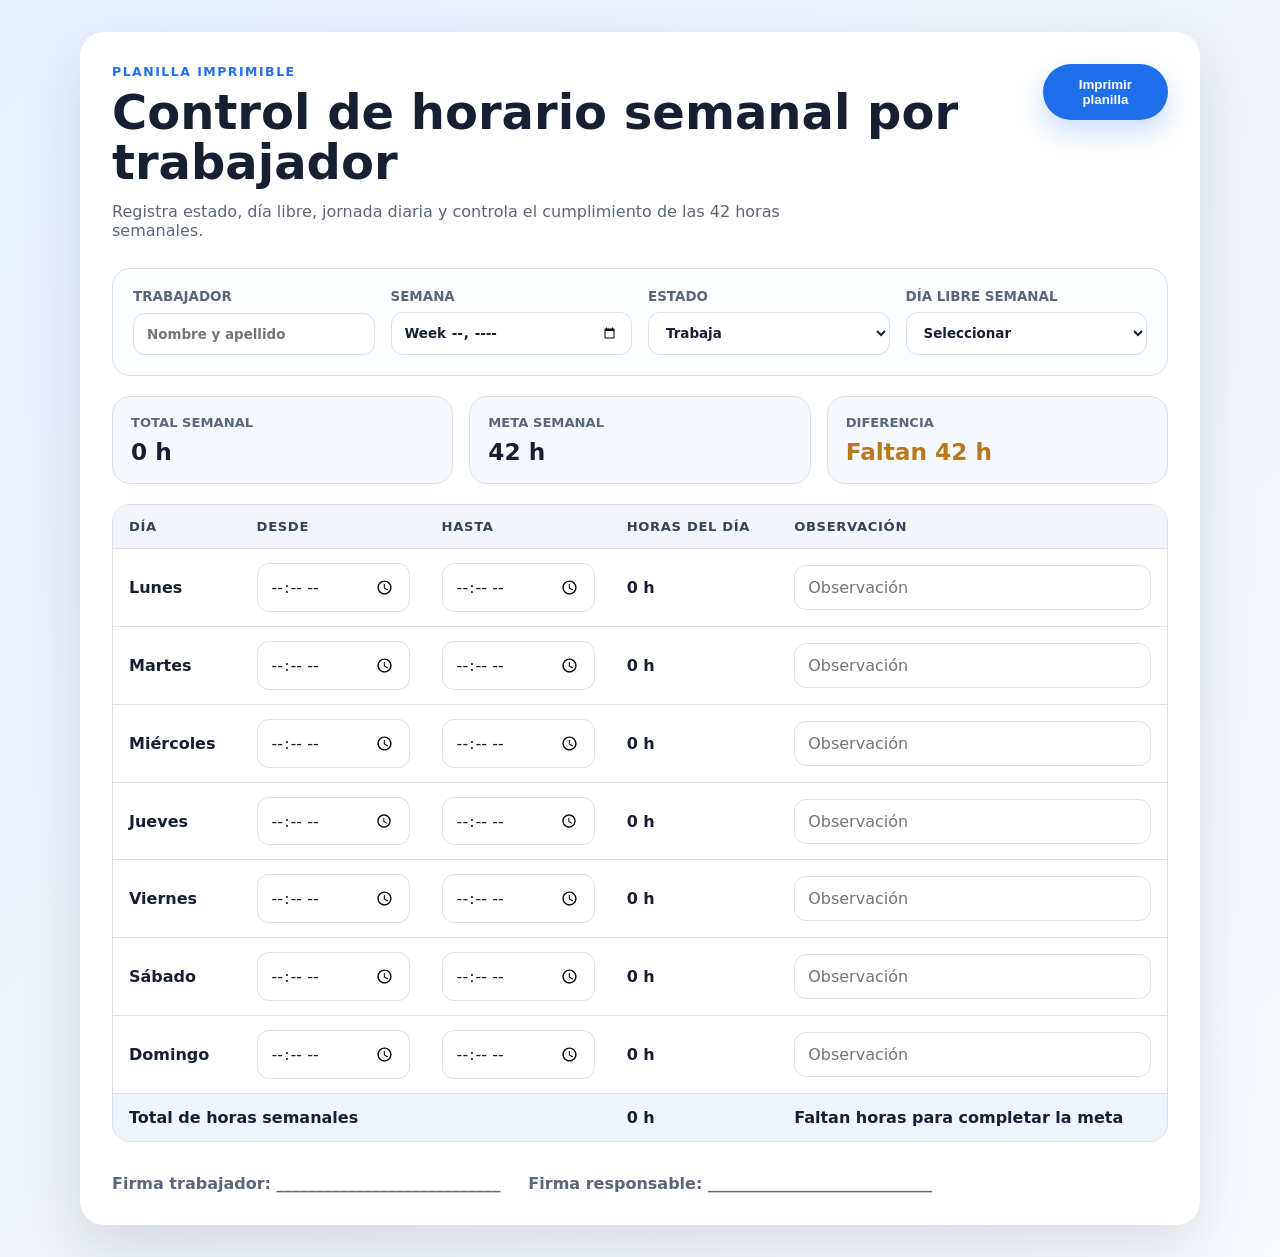
==== index.html @ f74dcfff "Add weekly worker schedule planner" ====
<!doctype html>
<html lang="es">
  <head>
    <meta charset="utf-8" />
    <meta name="viewport" content="width=device-width, initial-scale=1" />
    <title>Control de horario semanal</title>
    <link rel="stylesheet" href="styles.css" />
  </head>
  <body>
    <main class="sheet" aria-labelledby="page-title">
      <header class="hero">
        <div>
          <p class="eyebrow">Planilla imprimible</p>
          <h1 id="page-title">Control de horario semanal por trabajador</h1>
          <p class="description">
            Registra estado, día libre, jornada diaria y controla el cumplimiento de las 42 horas semanales.
          </p>
        </div>
        <button class="print-button no-print" type="button" id="printButton">Imprimir planilla</button>
      </header>

      <section class="worker-card" aria-label="Datos del trabajador">
        <label>
          Trabajador
          <input id="workerName" type="text" placeholder="Nombre y apellido" />
        </label>
        <label>
          Semana
          <input id="weekStart" type="week" />
        </label>
        <label>
          Estado
          <select id="workStatus">
            <option value="Trabaja">Trabaja</option>
            <option value="Vacaciones">Vacaciones</option>
            <option value="Licencia">Licencia</option>
            <option value="Permiso">Permiso</option>
          </select>
        </label>
        <label>
          Día libre semanal
          <select id="dayOff">
            <option value="">Seleccionar</option>
            <option value="Lunes">Lunes</option>
            <option value="Martes">Martes</option>
            <option value="Miércoles">Miércoles</option>
            <option value="Jueves">Jueves</option>
            <option value="Viernes">Viernes</option>
            <option value="Sábado">Sábado</option>
            <option value="Domingo">Domingo</option>
          </select>
        </label>
      </section>

      <section class="summary" aria-live="polite">
        <article>
          <span>Total semanal</span>
          <strong id="weeklyTotal">0 h</strong>
        </article>
        <article>
          <span>Meta semanal</span>
          <strong>42 h</strong>
        </article>
        <article class="balance" id="balanceCard">
          <span>Diferencia</span>
          <strong id="weeklyBalance">Faltan 42 h</strong>
        </article>
      </section>

      <section class="table-wrapper" aria-label="Horario semanal">
        <table>
          <thead>
            <tr>
              <th>Día</th>
              <th>Desde</th>
              <th>Hasta</th>
              <th>Horas del día</th>
              <th>Observación</th>
            </tr>
          </thead>
          <tbody id="scheduleBody"></tbody>
          <tfoot>
            <tr>
              <td colspan="3">Total de horas semanales</td>
              <td id="footerTotal">0 h</td>
              <td id="footerStatus">Pendiente de completar</td>
            </tr>
          </tfoot>
        </table>
      </section>

      <p class="print-note">
        Firma trabajador: ____________________________ &nbsp;&nbsp;&nbsp; Firma responsable: ____________________________
      </p>
    </main>

    <script src="script.js"></script>
  </body>
</html>
---- styles.css ----
:root {
  --bg: #eef3f8;
  --card: #ffffff;
  --ink: #172033;
  --muted: #5c667a;
  --line: #d8e0ea;
  --primary: #1f6feb;
  --success: #16833a;
  --warning: #b7791f;
  --danger: #c53030;
  font-family: Inter, ui-sans-serif, system-ui, -apple-system, BlinkMacSystemFont, "Segoe UI", sans-serif;
}

* { box-sizing: border-box; }

body {
  margin: 0;
  min-height: 100vh;
  color: var(--ink);
  background: linear-gradient(135deg, #e8f0ff 0%, var(--bg) 48%, #f8fbff 100%);
}

.sheet {
  width: min(1120px, calc(100% - 32px));
  margin: 32px auto;
  padding: 32px;
  background: var(--card);
  border-radius: 24px;
  box-shadow: 0 24px 60px rgba(20, 31, 52, 0.12);
}

.hero {
  display: flex;
  justify-content: space-between;
  gap: 24px;
  align-items: flex-start;
  margin-bottom: 28px;
}

.eyebrow {
  margin: 0 0 8px;
  color: var(--primary);
  font-size: 0.78rem;
  font-weight: 800;
  letter-spacing: 0.12em;
  text-transform: uppercase;
}

h1 {
  margin: 0;
  font-size: clamp(1.8rem, 4vw, 3rem);
  line-height: 1.05;
}

.description {
  max-width: 720px;
  margin: 14px 0 0;
  color: var(--muted);
  font-size: 1rem;
}

.print-button {
  border: 0;
  border-radius: 999px;
  padding: 13px 22px;
  color: white;
  background: var(--primary);
  font-weight: 800;
  cursor: pointer;
  box-shadow: 0 12px 28px rgba(31, 111, 235, 0.24);
}

.worker-card,
.summary {
  display: grid;
  grid-template-columns: repeat(4, minmax(0, 1fr));
  gap: 16px;
  margin-bottom: 20px;
}

.worker-card {
  padding: 20px;
  border: 1px solid var(--line);
  border-radius: 18px;
  background: #fbfdff;
}

label {
  display: grid;
  gap: 8px;
  color: var(--muted);
  font-size: 0.84rem;
  font-weight: 800;
  text-transform: uppercase;
}

input,
select {
  width: 100%;
  border: 1px solid var(--line);
  border-radius: 12px;
  padding: 12px 13px;
  color: var(--ink);
  background: white;
  font: inherit;
  text-transform: none;
}

.summary {
  grid-template-columns: repeat(3, minmax(0, 1fr));
}

.summary article {
  padding: 18px;
  border-radius: 18px;
  background: #f5f8fc;
  border: 1px solid var(--line);
}

.summary span {
  display: block;
  color: var(--muted);
  font-size: 0.82rem;
  font-weight: 800;
  text-transform: uppercase;
}

.summary strong {
  display: block;
  margin-top: 8px;
  font-size: 1.45rem;
}

.balance.ok strong { color: var(--success); }
.balance.pending strong { color: var(--warning); }
.balance.over strong { color: var(--danger); }

.table-wrapper {
  overflow-x: auto;
  border: 1px solid var(--line);
  border-radius: 18px;
}

table {
  width: 100%;
  border-collapse: collapse;
  min-width: 760px;
}

th,
td {
  padding: 14px 16px;
  border-bottom: 1px solid var(--line);
  text-align: left;
}

th {
  color: #34425a;
  background: #f2f6fb;
  font-size: 0.82rem;
  letter-spacing: 0.05em;
  text-transform: uppercase;
}

tbody tr.free-day {
  background: #fff9e8;
}

tbody tr.free-day input {
  color: #9a6a00;
  background: #fff3c4;
  font-weight: 800;
  text-align: center;
}

.day-name {
  font-weight: 800;
}

.hours-cell {
  font-weight: 800;
}

tfoot td {
  border-bottom: 0;
  background: #eef5ff;
  font-weight: 900;
}

.print-note {
  margin: 32px 0 0;
  color: var(--muted);
  font-weight: 700;
}

@media (max-width: 820px) {
  .sheet { padding: 22px; }
  .hero { flex-direction: column; }
  .worker-card,
  .summary { grid-template-columns: 1fr; }
}

@media print {
  body { background: white; }
  .sheet {
    width: 100%;
    margin: 0;
    padding: 12mm;
    border-radius: 0;
    box-shadow: none;
  }
  .no-print { display: none; }
  input,
  select {
    border: 0;
    padding-left: 0;
    background: transparent;
    appearance: none;
  }
  .table-wrapper { overflow: visible; }
  table { min-width: 0; }
  th,
  td { padding: 9px; }
}
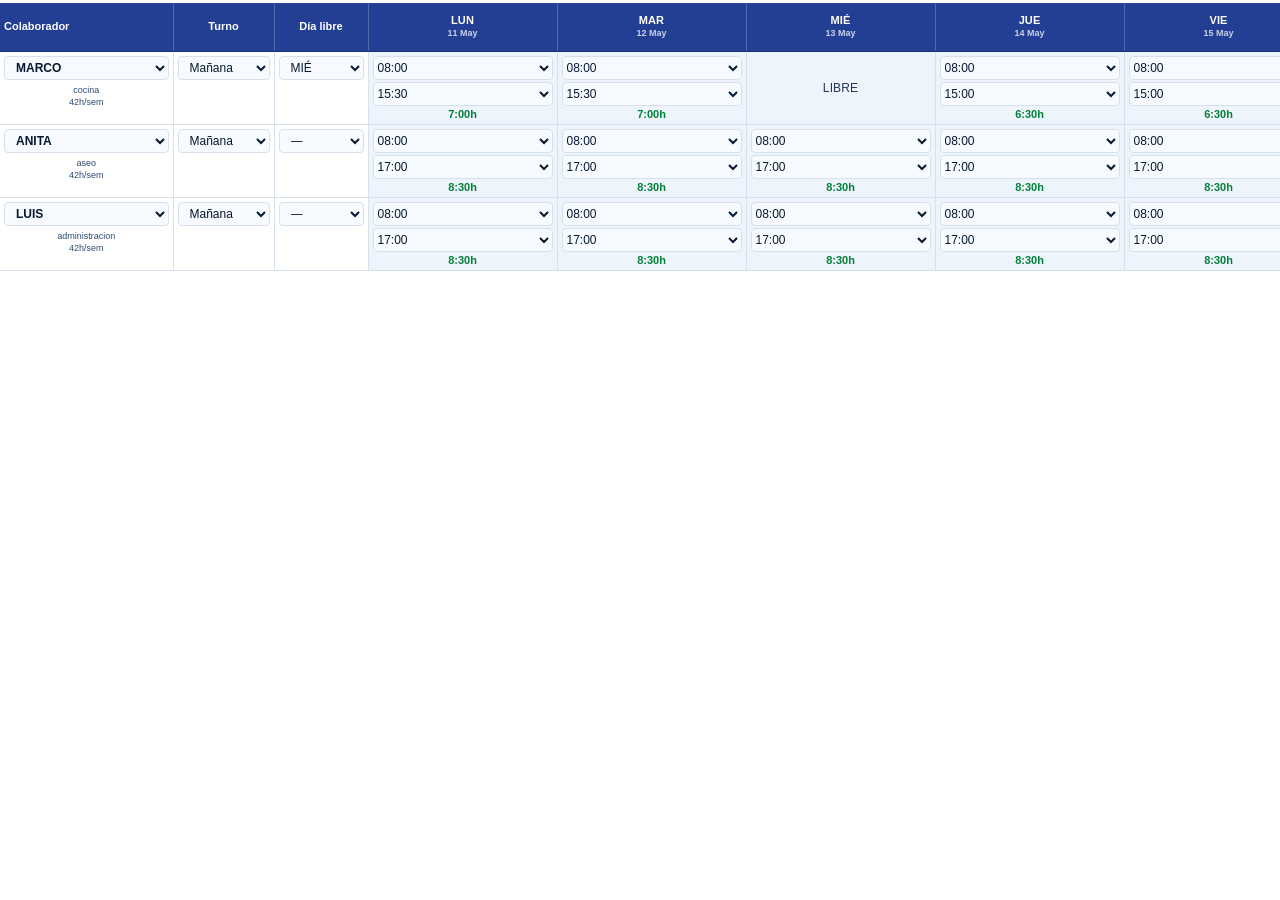
==== commit 77679219: "Recreate weekly schedule table layout" ====
--- a/index.html
+++ b/index.html
@@ -3,95 +3,21 @@
   <head>
     <meta charset="utf-8" />
     <meta name="viewport" content="width=device-width, initial-scale=1" />
-    <title>Control de horario semanal</title>
+    <title>Control de horarios</title>
     <link rel="stylesheet" href="styles.css" />
   </head>
   <body>
-    <main class="sheet" aria-labelledby="page-title">
-      <header class="hero">
-        <div>
-          <p class="eyebrow">Planilla imprimible</p>
-          <h1 id="page-title">Control de horario semanal por trabajador</h1>
-          <p class="description">
-            Registra estado, día libre, jornada diaria y controla el cumplimiento de las 42 horas semanales.
-          </p>
-        </div>
-        <button class="print-button no-print" type="button" id="printButton">Imprimir planilla</button>
-      </header>
+    <main class="schedule-app" aria-labelledby="page-title">
+      <h1 id="page-title" class="sr-only">Control de horarios semanal</h1>
 
-      <section class="worker-card" aria-label="Datos del trabajador">
-        <label>
-          Trabajador
-          <input id="workerName" type="text" placeholder="Nombre y apellido" />
-        </label>
-        <label>
-          Semana
-          <input id="weekStart" type="week" />
-        </label>
-        <label>
-          Estado
-          <select id="workStatus">
-            <option value="Trabaja">Trabaja</option>
-            <option value="Vacaciones">Vacaciones</option>
-            <option value="Licencia">Licencia</option>
-            <option value="Permiso">Permiso</option>
-          </select>
-        </label>
-        <label>
-          Día libre semanal
-          <select id="dayOff">
-            <option value="">Seleccionar</option>
-            <option value="Lunes">Lunes</option>
-            <option value="Martes">Martes</option>
-            <option value="Miércoles">Miércoles</option>
-            <option value="Jueves">Jueves</option>
-            <option value="Viernes">Viernes</option>
-            <option value="Sábado">Sábado</option>
-            <option value="Domingo">Domingo</option>
-          </select>
-        </label>
-      </section>
-
-      <section class="summary" aria-live="polite">
-        <article>
-          <span>Total semanal</span>
-          <strong id="weeklyTotal">0 h</strong>
-        </article>
-        <article>
-          <span>Meta semanal</span>
-          <strong>42 h</strong>
-        </article>
-        <article class="balance" id="balanceCard">
-          <span>Diferencia</span>
-          <strong id="weeklyBalance">Faltan 42 h</strong>
-        </article>
-      </section>
-
-      <section class="table-wrapper" aria-label="Horario semanal">
-        <table>
+      <section class="schedule-board" aria-label="Control de horarios semanal por colaborador">
+        <table class="weekly-table">
           <thead>
-            <tr>
-              <th>Día</th>
-              <th>Desde</th>
-              <th>Hasta</th>
-              <th>Horas del día</th>
-              <th>Observación</th>
-            </tr>
+            <tr id="scheduleHead"></tr>
           </thead>
           <tbody id="scheduleBody"></tbody>
-          <tfoot>
-            <tr>
-              <td colspan="3">Total de horas semanales</td>
-              <td id="footerTotal">0 h</td>
-              <td id="footerStatus">Pendiente de completar</td>
-            </tr>
-          </tfoot>
         </table>
       </section>
-
-      <p class="print-note">
-        Firma trabajador: ____________________________ &nbsp;&nbsp;&nbsp; Firma responsable: ____________________________
-      </p>
     </main>
 
     <script src="script.js"></script>
--- a/styles.css
+++ b/styles.css
@@ -1,224 +1,274 @@
 :root {
-  --bg: #eef3f8;
-  --card: #ffffff;
-  --ink: #172033;
-  --muted: #5c667a;
-  --line: #d8e0ea;
-  --primary: #1f6feb;
-  --success: #16833a;
-  --warning: #b7791f;
-  --danger: #c53030;
-  font-family: Inter, ui-sans-serif, system-ui, -apple-system, BlinkMacSystemFont, "Segoe UI", sans-serif;
-}
-
-* { box-sizing: border-box; }
+  --blue-900: #223f94;
+  --blue-800: #24469d;
+  --indigo-900: #2f2f82;
+  --grid-line: #d7e0ec;
+  --cell-bg: #eef4fb;
+  --cell-bg-soft: #f8fbff;
+  --free-bg: #edf2f8;
+  --text: #0e1b35;
+  --muted: #52627a;
+  --green: #008236;
+  --orange: #e16a00;
+  font-family: Arial, Helvetica, sans-serif;
+}
+
+* {
+  box-sizing: border-box;
+}
 
 body {
   margin: 0;
   min-height: 100vh;
-  color: var(--ink);
-  background: linear-gradient(135deg, #e8f0ff 0%, var(--bg) 48%, #f8fbff 100%);
-}
-
-.sheet {
-  width: min(1120px, calc(100% - 32px));
-  margin: 32px auto;
-  padding: 32px;
-  background: var(--card);
-  border-radius: 24px;
-  box-shadow: 0 24px 60px rgba(20, 31, 52, 0.12);
-}
-
-.hero {
-  display: flex;
-  justify-content: space-between;
-  gap: 24px;
-  align-items: flex-start;
-  margin-bottom: 28px;
-}
-
-.eyebrow {
-  margin: 0 0 8px;
-  color: var(--primary);
-  font-size: 0.78rem;
+  color: var(--text);
+  background: #ffffff;
+}
+
+.schedule-app {
+  width: 100%;
+  padding: 3px 0 0;
+}
+
+.sr-only {
+  position: absolute;
+  width: 1px;
+  height: 1px;
+  padding: 0;
+  margin: -1px;
+  overflow: hidden;
+  clip: rect(0, 0, 0, 0);
+  white-space: nowrap;
+  border: 0;
+}
+
+.schedule-board {
+  width: 100%;
+  overflow-x: auto;
+  border-top: 1px solid #25489d;
+}
+
+.weekly-table {
+  width: 100%;
+  min-width: 1827px;
+  border-collapse: collapse;
+  table-layout: fixed;
+  background: #ffffff;
+}
+
+.weekly-table th {
+  height: 47px;
+  padding: 5px 4px 6px;
+  border-right: 1px solid rgba(255, 255, 255, 0.22);
+  border-bottom: 1px solid #17347e;
+  color: #ffffff;
+  background: var(--blue-900);
+  font-size: 11px;
   font-weight: 800;
-  letter-spacing: 0.12em;
-  text-transform: uppercase;
-}
-
-h1 {
-  margin: 0;
-  font-size: clamp(1.8rem, 4vw, 3rem);
   line-height: 1.05;
-}
-
-.description {
-  max-width: 720px;
-  margin: 14px 0 0;
-  color: var(--muted);
-  font-size: 1rem;
-}
-
-.print-button {
-  border: 0;
-  border-radius: 999px;
-  padding: 13px 22px;
-  color: white;
-  background: var(--primary);
-  font-weight: 800;
-  cursor: pointer;
-  box-shadow: 0 12px 28px rgba(31, 111, 235, 0.24);
-}
-
-.worker-card,
-.summary {
-  display: grid;
-  grid-template-columns: repeat(4, minmax(0, 1fr));
-  gap: 16px;
-  margin-bottom: 20px;
-}
-
-.worker-card {
-  padding: 20px;
-  border: 1px solid var(--line);
-  border-radius: 18px;
-  background: #fbfdff;
-}
-
-label {
-  display: grid;
-  gap: 8px;
-  color: var(--muted);
-  font-size: 0.84rem;
+  text-align: center;
+  vertical-align: middle;
+}
+
+.weekly-table th:first-child {
+  text-align: left;
+}
+
+.weekly-table th.weekend-header {
+  background: var(--indigo-900);
+}
+
+.weekly-table th.total-header,
+.weekly-table th.extra-header {
+  background: var(--blue-900);
+}
+
+.day-title {
+  display: block;
+  font-size: 11px;
+  letter-spacing: 0.01em;
+}
+
+.day-date {
+  display: block;
+  margin-top: 3px;
+  color: rgba(255, 255, 255, 0.76);
+  font-size: 9px;
+  font-weight: 700;
+}
+
+.weekly-table td {
+  height: 70px;
+  padding: 4px;
+  border-right: 1px solid var(--grid-line);
+  border-bottom: 1px solid var(--grid-line);
+  background: var(--cell-bg-soft);
+  font-size: 12px;
+  vertical-align: top;
+}
+
+.weekly-table td.day-cell {
+  background: var(--cell-bg);
+}
+
+.col-worker { width: 173px; }
+.col-shift { width: 101px; }
+.col-dayoff { width: 94px; }
+.col-day { width: 189px; }
+.col-total { width: 72px; }
+.col-extra { width: 64px; }
+
+.worker-cell,
+.shift-cell,
+.dayoff-cell,
+.total-cell,
+.extra-cell {
+  background: #ffffff !important;
+}
+
+.worker-select,
+.shift-select,
+.dayoff-select,
+.time-select {
+  width: 100%;
+  height: 24px;
+  border: 1px solid #d7e1ed;
+  border-radius: 4px;
+  color: #061830;
+  background-color: #f7fbff;
+  font: inherit;
+  outline: none;
+}
+
+.worker-select {
+  padding-left: 7px;
   font-weight: 800;
   text-transform: uppercase;
 }
 
-input,
-select {
-  width: 100%;
-  border: 1px solid var(--line);
-  border-radius: 12px;
-  padding: 12px 13px;
-  color: var(--ink);
-  background: white;
-  font: inherit;
-  text-transform: none;
-}
-
-.summary {
-  grid-template-columns: repeat(3, minmax(0, 1fr));
-}
-
-.summary article {
-  padding: 18px;
-  border-radius: 18px;
-  background: #f5f8fc;
-  border: 1px solid var(--line);
-}
-
-.summary span {
+.shift-select,
+.dayoff-select {
+  padding-left: 7px;
+}
+
+.worker-meta {
+  margin-top: 4px;
+  color: #2e4b72;
+  font-size: 9px;
+  line-height: 1.35;
+  text-align: center;
+}
+
+.worker-meta span {
   display: block;
-  color: var(--muted);
-  font-size: 0.82rem;
+}
+
+.time-select + .time-select {
+  margin-top: 2px;
+}
+
+.day-hours {
+  margin-top: 3px;
+  color: var(--green);
+  font-size: 11px;
   font-weight: 800;
-  text-transform: uppercase;
-}
-
-.summary strong {
-  display: block;
-  margin-top: 8px;
-  font-size: 1.45rem;
-}
-
-.balance.ok strong { color: var(--success); }
-.balance.pending strong { color: var(--warning); }
-.balance.over strong { color: var(--danger); }
-
-.table-wrapper {
-  overflow-x: auto;
-  border: 1px solid var(--line);
-  border-radius: 18px;
-}
-
-table {
-  width: 100%;
-  border-collapse: collapse;
-  min-width: 760px;
-}
-
-th,
-td {
-  padding: 14px 16px;
-  border-bottom: 1px solid var(--line);
-  text-align: left;
-}
-
-th {
-  color: #34425a;
-  background: #f2f6fb;
-  font-size: 0.82rem;
-  letter-spacing: 0.05em;
-  text-transform: uppercase;
-}
-
-tbody tr.free-day {
-  background: #fff9e8;
-}
-
-tbody tr.free-day input {
-  color: #9a6a00;
-  background: #fff3c4;
-  font-weight: 800;
-  text-align: center;
-}
-
-.day-name {
-  font-weight: 800;
-}
-
-.hours-cell {
-  font-weight: 800;
-}
-
-tfoot td {
-  border-bottom: 0;
-  background: #eef5ff;
+  line-height: 1;
+  text-align: center;
+}
+
+.free-label {
+  display: none;
+  height: 100%;
+  min-height: 58px;
+  align-items: center;
+  justify-content: center;
+  color: #25345c;
+  font-size: 12px;
+  font-weight: 400;
+  letter-spacing: 0.01em;
+}
+
+.day-cell.is-free {
+  background: var(--free-bg);
+  text-align: center;
+  vertical-align: middle;
+}
+
+.day-cell.is-free .time-select,
+.day-cell.is-free .day-hours {
+  display: none;
+}
+
+.day-cell.is-free .free-label {
+  display: flex;
+}
+
+.total-cell,
+.extra-cell {
+  text-align: center;
+  vertical-align: middle !important;
+}
+
+.total-hours {
+  margin-top: 19px;
+  color: var(--green);
+  font-size: 12px;
   font-weight: 900;
-}
-
-.print-note {
-  margin: 32px 0 0;
-  color: var(--muted);
-  font-weight: 700;
-}
-
-@media (max-width: 820px) {
-  .sheet { padding: 22px; }
-  .hero { flex-direction: column; }
-  .worker-card,
-  .summary { grid-template-columns: 1fr; }
+  line-height: 1;
+}
+
+.target-hours {
+  margin-top: 3px;
+  color: #2e4b72;
+  font-size: 9px;
+  line-height: 1;
+}
+
+.extra-hours {
+  margin-top: 22px;
+  color: var(--orange);
+  font-size: 12px;
+  font-weight: 900;
+}
+
+.extra-hours.neutral {
+  color: #566783;
+  font-weight: 500;
+}
+
+@media (max-width: 900px) {
+  .schedule-app {
+    padding-top: 0;
+  }
+
+  .weekly-table {
+    min-width: 1280px;
+  }
 }
 
 @media print {
-  body { background: white; }
-  .sheet {
-    width: 100%;
-    margin: 0;
-    padding: 12mm;
-    border-radius: 0;
-    box-shadow: none;
-  }
-  .no-print { display: none; }
-  input,
-  select {
-    border: 0;
-    padding-left: 0;
-    background: transparent;
+  @page {
+    size: landscape;
+    margin: 4mm;
+  }
+
+  .schedule-board {
+    overflow: visible;
+  }
+
+  .weekly-table {
+    min-width: 0;
+  }
+
+  .weekly-table th,
+  .weekly-table td {
+    -webkit-print-color-adjust: exact;
+    print-color-adjust: exact;
+  }
+
+  .worker-select,
+  .shift-select,
+  .dayoff-select,
+  .time-select {
     appearance: none;
   }
-  .table-wrapper { overflow: visible; }
-  table { min-width: 0; }
-  th,
-  td { padding: 9px; }
-}
+}
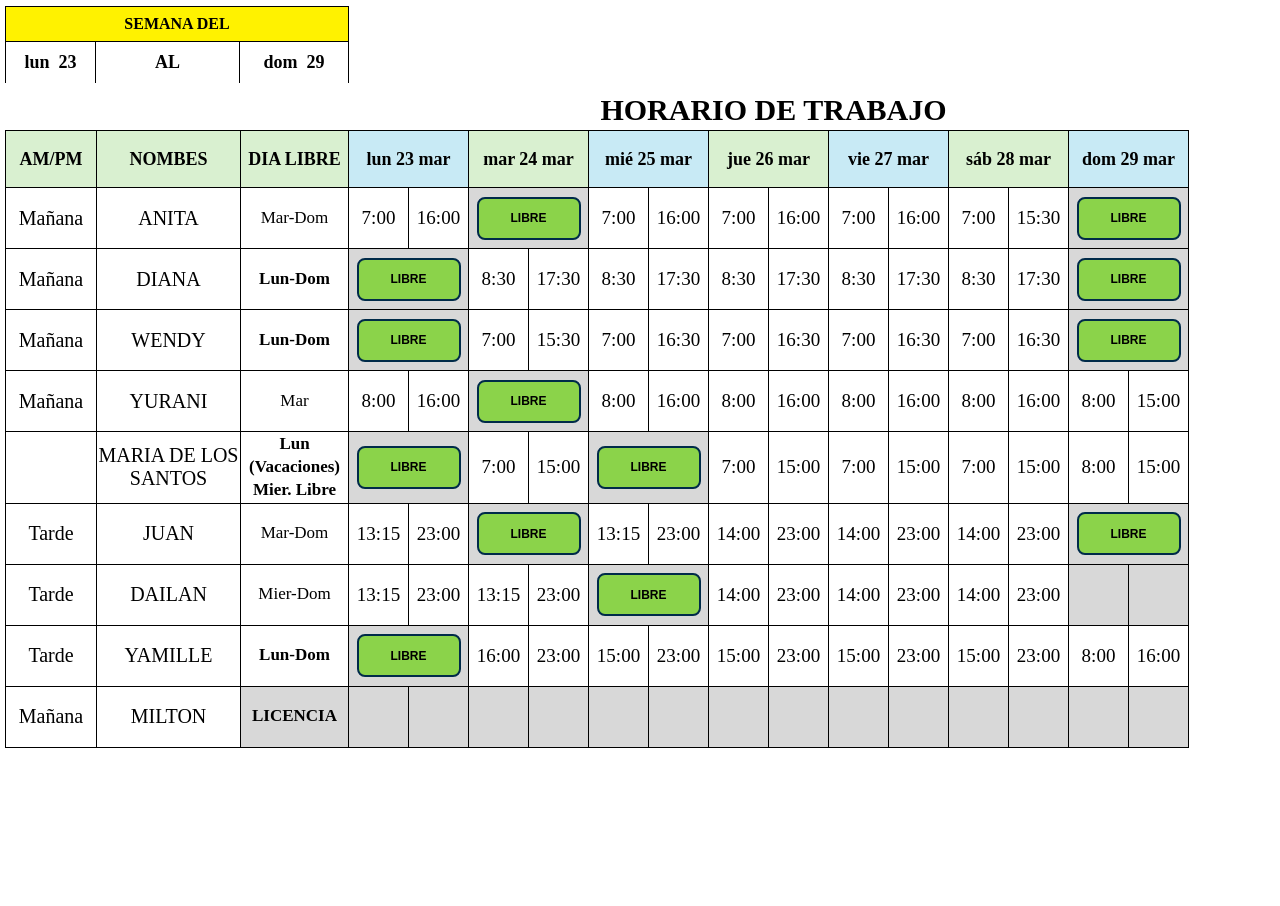
==== commit 71e61d45: "Rebuild schedule table from reference image" ====
--- a/index.html
+++ b/index.html
@@ -3,20 +3,42 @@
   <head>
     <meta charset="utf-8" />
     <meta name="viewport" content="width=device-width, initial-scale=1" />
-    <title>Control de horarios</title>
+    <title>Horario de trabajo</title>
     <link rel="stylesheet" href="styles.css" />
   </head>
   <body>
-    <main class="schedule-app" aria-labelledby="page-title">
-      <h1 id="page-title" class="sr-only">Control de horarios semanal</h1>
+    <main class="sheet" aria-labelledby="main-title">
+      <header class="week-strip" aria-label="Semana del lunes 23 al domingo 29">
+        <div class="week-title">SEMANA DEL</div>
+        <div class="week-days">
+          <span>lun&nbsp; 23</span>
+          <span>AL</span>
+          <span>dom&nbsp; 29</span>
+        </div>
+      </header>
 
-      <section class="schedule-board" aria-label="Control de horarios semanal por colaborador">
-        <table class="weekly-table">
-          <thead>
-            <tr id="scheduleHead"></tr>
-          </thead>
-          <tbody id="scheduleBody"></tbody>
-        </table>
+      <section class="schedule-card" aria-label="Horario semanal de trabajo">
+        <h1 id="main-title">HORARIO DE TRABAJO</h1>
+
+        <div class="table-wrap">
+          <table class="work-table">
+            <thead>
+              <tr>
+                <th class="meta-head">AM/PM</th>
+                <th class="name-head">NOMBES</th>
+                <th class="free-head">DIA LIBRE</th>
+                <th class="day-head blue" colspan="2">lun 23 mar</th>
+                <th class="day-head green" colspan="2">mar 24 mar</th>
+                <th class="day-head blue" colspan="2">mié 25 mar</th>
+                <th class="day-head green" colspan="2">jue 26 mar</th>
+                <th class="day-head blue" colspan="2">vie 27 mar</th>
+                <th class="day-head green" colspan="2">sáb 28 mar</th>
+                <th class="day-head blue" colspan="2">dom 29 mar</th>
+              </tr>
+            </thead>
+            <tbody id="schedule-body"></tbody>
+          </table>
+        </div>
       </section>
     </main>
 
--- a/styles.css
+++ b/styles.css
@@ -1,16 +1,10 @@
 :root {
-  --blue-900: #223f94;
-  --blue-800: #24469d;
-  --indigo-900: #2f2f82;
-  --grid-line: #d7e0ec;
-  --cell-bg: #eef4fb;
-  --cell-bg-soft: #f8fbff;
-  --free-bg: #edf2f8;
-  --text: #0e1b35;
-  --muted: #52627a;
-  --green: #008236;
-  --orange: #e16a00;
-  font-family: Arial, Helvetica, sans-serif;
+  --line: #000000;
+  --header-green: #d9f0d0;
+  --header-blue: #c8eaf5;
+  --free: #8bd34a;
+  --empty: #d8d8d8;
+  --week: #fff200;
 }
 
 * {
@@ -20,255 +14,184 @@
 body {
   margin: 0;
   min-height: 100vh;
-  color: var(--text);
+  background: #ffffff;
+  color: #000000;
+  font-family: "Times New Roman", Times, serif;
+}
+
+.sheet {
+  width: 1190px;
+  margin: 6px 0 0 5px;
+}
+
+.week-strip {
+  width: 344px;
+  border: 1px solid var(--line);
+  border-bottom: 0;
+  text-align: center;
+  font-weight: 700;
+}
+
+.week-title {
+  height: 35px;
+  padding-top: 8px;
+  background: var(--week);
+  border-bottom: 1px solid var(--line);
+}
+
+.week-days {
+  display: grid;
+  grid-template-columns: 90px 144px 108px;
+  height: 41px;
   background: #ffffff;
 }
 
-.schedule-app {
-  width: 100%;
-  padding: 3px 0 0;
+.week-days span {
+  display: grid;
+  place-items: center;
+  border-right: 1px solid var(--line);
+  font-size: 18px;
 }
 
-.sr-only {
-  position: absolute;
-  width: 1px;
-  height: 1px;
-  padding: 0;
-  margin: -1px;
-  overflow: hidden;
-  clip: rect(0, 0, 0, 0);
-  white-space: nowrap;
-  border: 0;
+.week-days span:last-child {
+  border-right: 0;
 }
 
-.schedule-board {
-  width: 100%;
-  overflow-x: auto;
-  border-top: 1px solid #25489d;
+.schedule-card {
+  margin-top: 8px;
 }
 
-.weekly-table {
-  width: 100%;
-  min-width: 1827px;
+h1 {
+  height: 39px;
+  margin: 0;
+  padding-left: 347px;
+  font-size: 30px;
+  line-height: 38px;
+  text-align: center;
+}
+
+.table-wrap {
+  overflow-x: auto;
+}
+
+.work-table {
+  width: 1184px;
   border-collapse: collapse;
   table-layout: fixed;
-  background: #ffffff;
+  border: 1px solid var(--line);
+  font-size: 18px;
 }
 
-.weekly-table th {
-  height: 47px;
-  padding: 5px 4px 6px;
-  border-right: 1px solid rgba(255, 255, 255, 0.22);
-  border-bottom: 1px solid #17347e;
-  color: #ffffff;
-  background: var(--blue-900);
-  font-size: 11px;
-  font-weight: 800;
-  line-height: 1.05;
+.work-table th,
+.work-table td {
+  border: 1px solid var(--line);
   text-align: center;
   vertical-align: middle;
 }
 
-.weekly-table th:first-child {
-  text-align: left;
-}
-
-.weekly-table th.weekend-header {
-  background: var(--indigo-900);
-}
-
-.weekly-table th.total-header,
-.weekly-table th.extra-header {
-  background: var(--blue-900);
-}
-
-.day-title {
-  display: block;
-  font-size: 11px;
-  letter-spacing: 0.01em;
-}
-
-.day-date {
-  display: block;
-  margin-top: 3px;
-  color: rgba(255, 255, 255, 0.76);
-  font-size: 9px;
+.work-table th {
+  height: 57px;
   font-weight: 700;
 }
 
-.weekly-table td {
-  height: 70px;
-  padding: 4px;
-  border-right: 1px solid var(--grid-line);
-  border-bottom: 1px solid var(--grid-line);
-  background: var(--cell-bg-soft);
-  font-size: 12px;
-  vertical-align: top;
+.meta-head,
+.name-head,
+.free-head {
+  background: var(--header-green);
 }
 
-.weekly-table td.day-cell {
-  background: var(--cell-bg);
+.meta-head {
+  width: 91px;
 }
 
-.col-worker { width: 173px; }
-.col-shift { width: 101px; }
-.col-dayoff { width: 94px; }
-.col-day { width: 189px; }
-.col-total { width: 72px; }
-.col-extra { width: 64px; }
-
-.worker-cell,
-.shift-cell,
-.dayoff-cell,
-.total-cell,
-.extra-cell {
-  background: #ffffff !important;
+.name-head {
+  width: 144px;
 }
 
-.worker-select,
-.shift-select,
-.dayoff-select,
-.time-select {
-  width: 100%;
-  height: 24px;
-  border: 1px solid #d7e1ed;
-  border-radius: 4px;
-  color: #061830;
-  background-color: #f7fbff;
-  font: inherit;
-  outline: none;
+.free-head {
+  width: 108px;
 }
 
-.worker-select {
-  padding-left: 7px;
-  font-weight: 800;
-  text-transform: uppercase;
+.day-head {
+  width: 120px;
+  font-weight: 400;
 }
 
-.shift-select,
-.dayoff-select {
-  padding-left: 7px;
+.day-head.blue {
+  background: var(--header-blue);
 }
 
-.worker-meta {
-  margin-top: 4px;
-  color: #2e4b72;
-  font-size: 9px;
-  line-height: 1.35;
-  text-align: center;
+.day-head.green {
+  background: var(--header-green);
 }
 
-.worker-meta span {
-  display: block;
+.work-table tbody td {
+  height: 61px;
+  background: #ffffff;
 }
 
-.time-select + .time-select {
-  margin-top: 2px;
+.shift-cell {
+  width: 91px;
+  font-size: 20px;
 }
 
-.day-hours {
-  margin-top: 3px;
-  color: var(--green);
-  font-size: 11px;
-  font-weight: 800;
-  line-height: 1;
-  text-align: center;
+.person-cell {
+  width: 144px;
+  font-size: 20px;
+  line-height: 1.15;
 }
 
-.free-label {
-  display: none;
-  height: 100%;
-  min-height: 58px;
-  align-items: center;
-  justify-content: center;
-  color: #25345c;
-  font-size: 12px;
-  font-weight: 400;
-  letter-spacing: 0.01em;
+.dayoff-cell {
+  width: 108px;
+  font-size: 17px;
+  line-height: 1.35;
 }
 
-.day-cell.is-free {
-  background: var(--free-bg);
-  text-align: center;
-  vertical-align: middle;
+.time-cell {
+  width: 60px;
+  font-size: 19px;
 }
 
-.day-cell.is-free .time-select,
-.day-cell.is-free .day-hours {
-  display: none;
+.free-cell,
+.empty-cell {
+  background: var(--empty) !important;
 }
 
-.day-cell.is-free .free-label {
-  display: flex;
+.free-cell span {
+  display: inline-grid;
+  width: 104px;
+  height: 43px;
+  place-items: center;
+  border: 2px solid #002b49;
+  border-radius: 8px;
+  background: var(--free);
+  font-family: Arial, Helvetica, sans-serif;
+  font-size: 12px;
+  font-weight: 800;
 }
 
-.total-cell,
-.extra-cell {
-  text-align: center;
-  vertical-align: middle !important;
+.dayoff-cell:has(+ .free-cell),
+tr:last-child .dayoff-cell {
+  font-weight: 700;
 }
 
-.total-hours {
-  margin-top: 19px;
-  color: var(--green);
-  font-size: 12px;
-  font-weight: 900;
-  line-height: 1;
+tr:last-child .dayoff-cell {
+  background: var(--empty) !important;
 }
 
-.target-hours {
-  margin-top: 3px;
-  color: #2e4b72;
-  font-size: 9px;
-  line-height: 1;
-}
-
-.extra-hours {
-  margin-top: 22px;
-  color: var(--orange);
-  font-size: 12px;
-  font-weight: 900;
-}
-
-.extra-hours.neutral {
-  color: #566783;
-  font-weight: 500;
+tr:last-child .empty-cell,
+tr:nth-child(7) td:nth-last-child(-n + 2) {
+  background: var(--empty) !important;
 }
 
 @media (max-width: 900px) {
-  .schedule-app {
-    padding-top: 0;
+  .sheet {
+    width: 100%;
+    margin-left: 0;
   }
 
-  .weekly-table {
-    min-width: 1280px;
+  h1 {
+    padding-left: 0;
+    font-size: 24px;
   }
 }
-
-@media print {
-  @page {
-    size: landscape;
-    margin: 4mm;
-  }
-
-  .schedule-board {
-    overflow: visible;
-  }
-
-  .weekly-table {
-    min-width: 0;
-  }
-
-  .weekly-table th,
-  .weekly-table td {
-    -webkit-print-color-adjust: exact;
-    print-color-adjust: exact;
-  }
-
-  .worker-select,
-  .shift-select,
-  .dayoff-select,
-  .time-select {
-    appearance: none;
-  }
-}
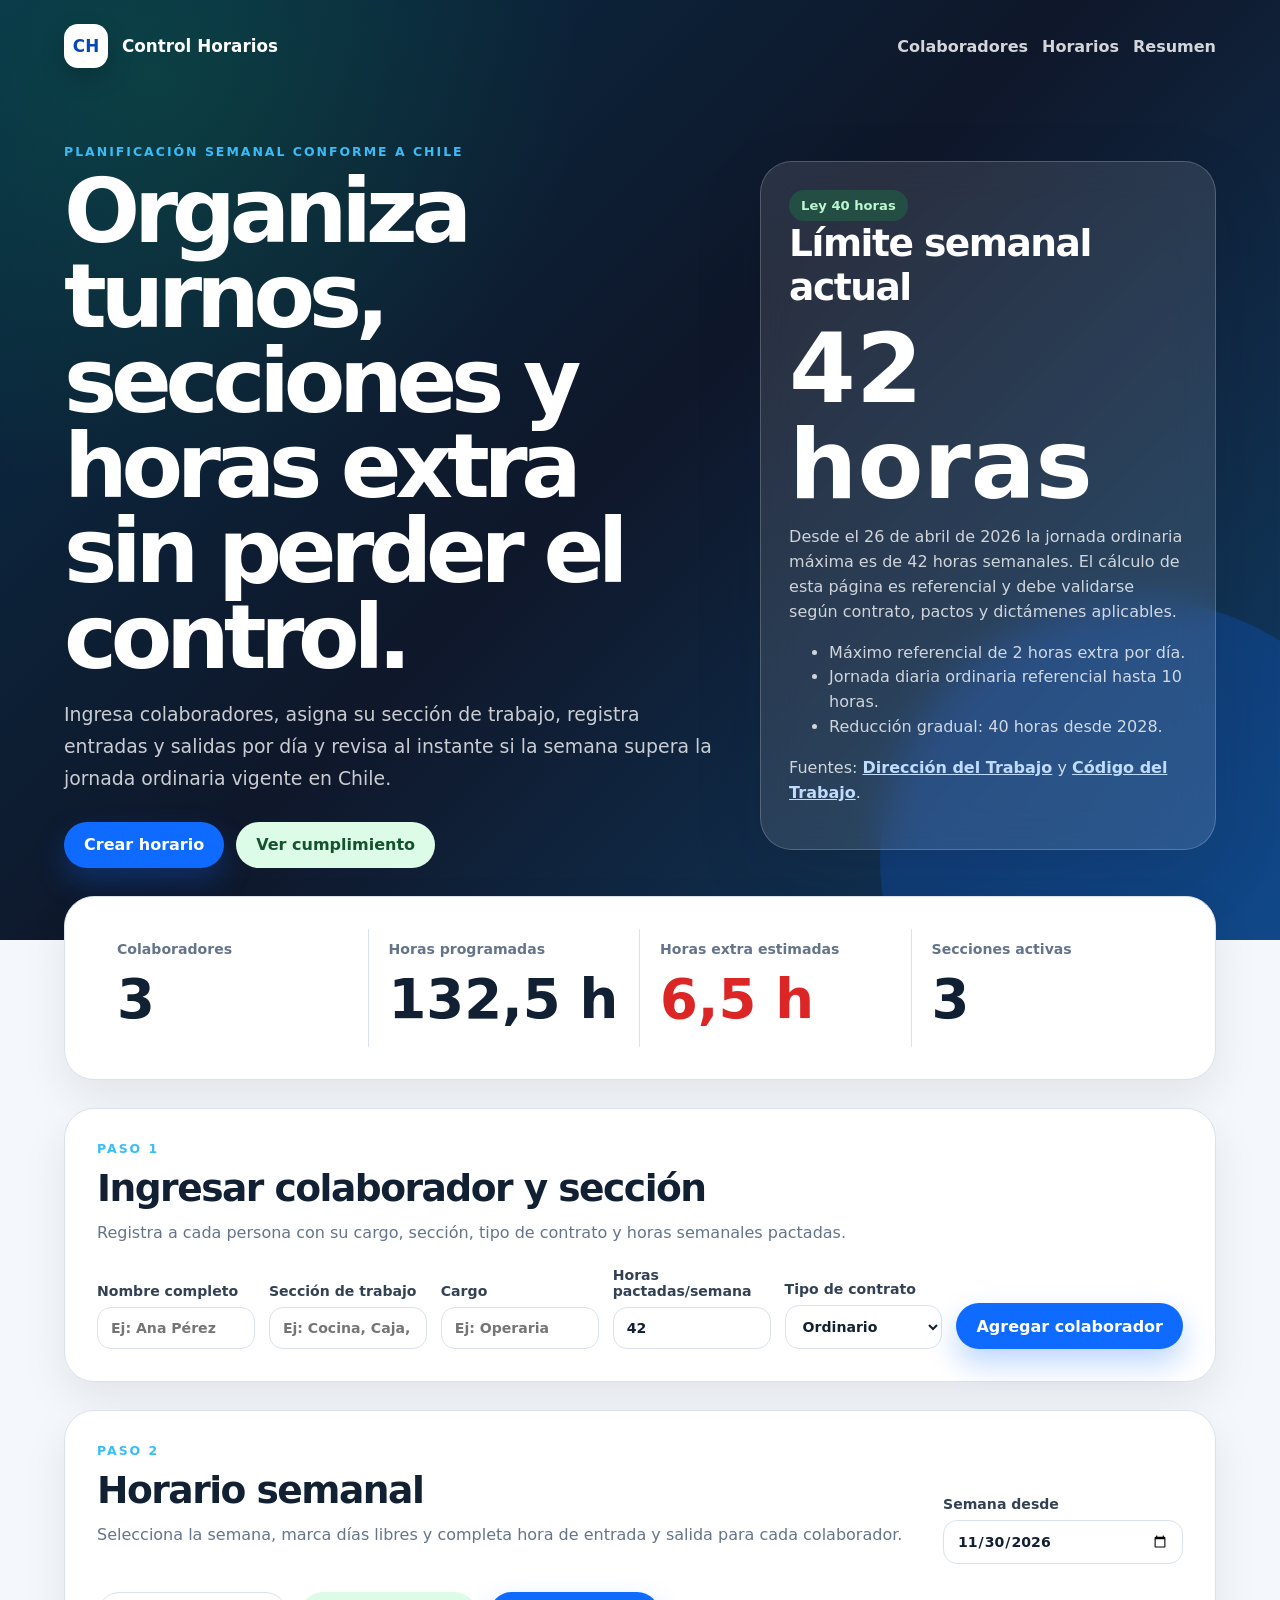
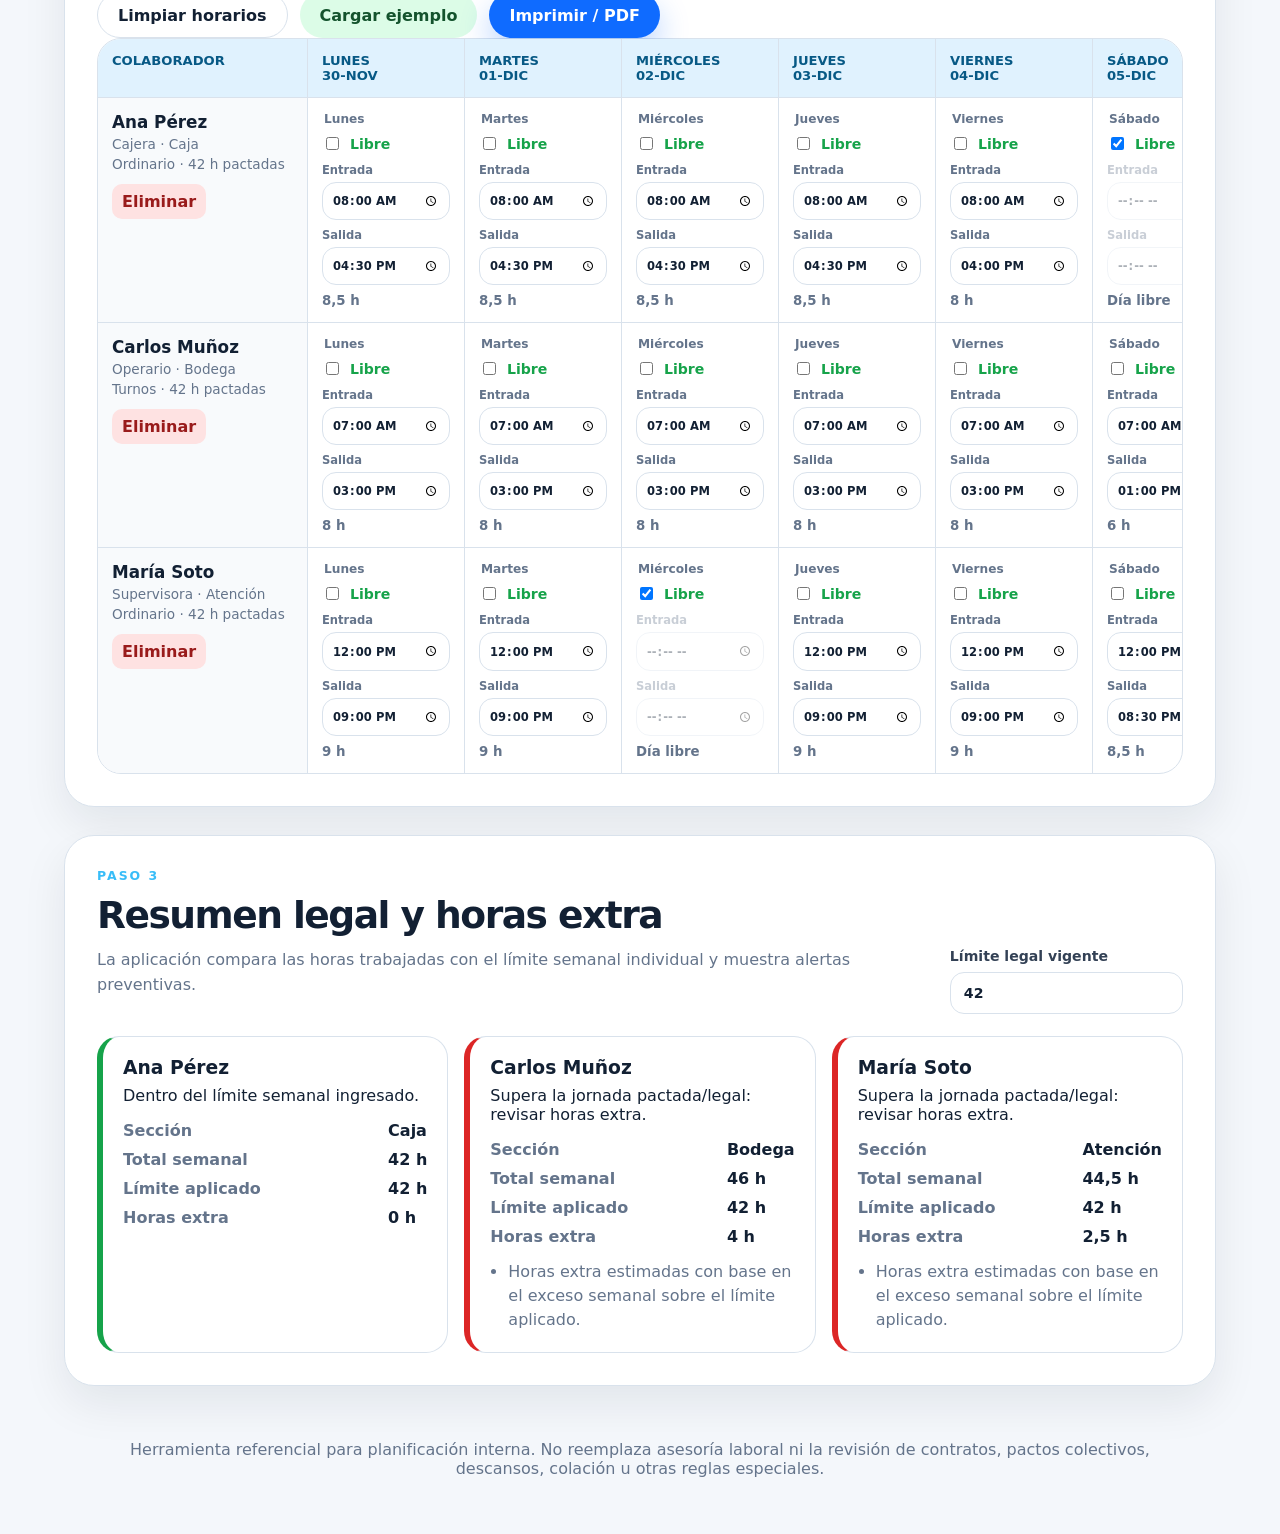
==== commit 46916762: "Crear app de control de horarios Chile" ====
--- a/index.html
+++ b/index.html
@@ -3,44 +3,176 @@
   <head>
     <meta charset="utf-8" />
     <meta name="viewport" content="width=device-width, initial-scale=1" />
-    <title>Horario de trabajo</title>
+    <title>Control Horarios Chile</title>
     <link rel="stylesheet" href="styles.css" />
   </head>
   <body>
-    <main class="sheet" aria-labelledby="main-title">
-      <header class="week-strip" aria-label="Semana del lunes 23 al domingo 29">
-        <div class="week-title">SEMANA DEL</div>
-        <div class="week-days">
-          <span>lun&nbsp; 23</span>
-          <span>AL</span>
-          <span>dom&nbsp; 29</span>
+    <header class="hero">
+      <nav class="topbar" aria-label="Navegación principal">
+        <a class="brand" href="#inicio" aria-label="Control Horarios Chile">
+          <span class="brand-mark">CH</span>
+          <span>Control Horarios</span>
+        </a>
+        <div class="nav-links">
+          <a href="#colaboradores">Colaboradores</a>
+          <a href="#horarios">Horarios</a>
+          <a href="#resumen">Resumen</a>
         </div>
-      </header>
+      </nav>
 
-      <section class="schedule-card" aria-label="Horario semanal de trabajo">
-        <h1 id="main-title">HORARIO DE TRABAJO</h1>
+      <section id="inicio" class="hero-grid">
+        <div class="hero-copy">
+          <p class="eyebrow">Planificación semanal conforme a Chile</p>
+          <h1>Organiza turnos, secciones y horas extra sin perder el control.</h1>
+          <p class="hero-text">
+            Ingresa colaboradores, asigna su sección de trabajo, registra entradas y salidas por día y revisa al instante si la semana supera la jornada ordinaria vigente en Chile.
+          </p>
+          <div class="hero-actions">
+            <a class="button primary" href="#horarios">Crear horario</a>
+            <a class="button secondary" href="#resumen">Ver cumplimiento</a>
+          </div>
+        </div>
 
-        <div class="table-wrap">
-          <table class="work-table">
-            <thead>
-              <tr>
-                <th class="meta-head">AM/PM</th>
-                <th class="name-head">NOMBES</th>
-                <th class="free-head">DIA LIBRE</th>
-                <th class="day-head blue" colspan="2">lun 23 mar</th>
-                <th class="day-head green" colspan="2">mar 24 mar</th>
-                <th class="day-head blue" colspan="2">mié 25 mar</th>
-                <th class="day-head green" colspan="2">jue 26 mar</th>
-                <th class="day-head blue" colspan="2">vie 27 mar</th>
-                <th class="day-head green" colspan="2">sáb 28 mar</th>
-                <th class="day-head blue" colspan="2">dom 29 mar</th>
-              </tr>
-            </thead>
+        <aside class="law-card" aria-labelledby="law-title">
+          <span class="law-badge">Ley 40 horas</span>
+          <h2 id="law-title">Límite semanal actual</h2>
+          <strong><span id="legal-limit-label">42</span> horas</strong>
+          <p>
+            Desde el 26 de abril de 2026 la jornada ordinaria máxima es de 42 horas semanales. El cálculo de esta página es referencial y debe validarse según contrato, pactos y dictámenes aplicables.
+          </p>
+          <ul>
+            <li>Máximo referencial de 2 horas extra por día.</li>
+            <li>Jornada diaria ordinaria referencial hasta 10 horas.</li>
+            <li>Reducción gradual: 40 horas desde 2028.</li>
+          </ul>
+          <p class="source-links">
+            Fuentes: <a href="https://www.dt.gob.cl/portal/1626/w3-article-127092.html" target="_blank" rel="noreferrer">Dirección del Trabajo</a> y
+            <a href="https://www.dt.gob.cl/portal/1626/articles-117137_galeria_02.pdf" target="_blank" rel="noreferrer">Código del Trabajo</a>.
+          </p>
+        </aside>
+      </section>
+    </header>
+
+    <main>
+      <section class="panel stats-panel" aria-label="Indicadores de la semana">
+        <article class="stat">
+          <span>Colaboradores</span>
+          <strong id="stat-collaborators">0</strong>
+        </article>
+        <article class="stat">
+          <span>Horas programadas</span>
+          <strong id="stat-hours">0 h</strong>
+        </article>
+        <article class="stat alert">
+          <span>Horas extra estimadas</span>
+          <strong id="stat-overtime">0 h</strong>
+        </article>
+        <article class="stat">
+          <span>Secciones activas</span>
+          <strong id="stat-sections">0</strong>
+        </article>
+      </section>
+
+      <section id="colaboradores" class="panel form-section">
+        <div class="section-heading">
+          <p class="eyebrow">Paso 1</p>
+          <h2>Ingresar colaborador y sección</h2>
+          <p>Registra a cada persona con su cargo, sección, tipo de contrato y horas semanales pactadas.</p>
+        </div>
+
+        <form id="employee-form" class="employee-form">
+          <label>
+            Nombre completo
+            <input id="employee-name" name="name" type="text" placeholder="Ej: Ana Pérez" required />
+          </label>
+          <label>
+            Sección de trabajo
+            <input id="employee-section" name="section" type="text" placeholder="Ej: Cocina, Caja, Bodega" required />
+          </label>
+          <label>
+            Cargo
+            <input id="employee-role" name="role" type="text" placeholder="Ej: Operaria" required />
+          </label>
+          <label>
+            Horas pactadas/semana
+            <input id="employee-limit" name="limit" type="number" min="1" max="42" step="0.5" value="42" required />
+          </label>
+          <label>
+            Tipo de contrato
+            <select id="employee-contract" name="contract">
+              <option value="Ordinario">Ordinario</option>
+              <option value="Parcial">Parcial</option>
+              <option value="Turnos">Turnos</option>
+              <option value="Artículo 22">Artículo 22</option>
+            </select>
+          </label>
+          <button class="button primary" type="submit">Agregar colaborador</button>
+        </form>
+      </section>
+
+      <section id="horarios" class="panel scheduler-section">
+        <div class="section-heading inline-heading">
+          <div>
+            <p class="eyebrow">Paso 2</p>
+            <h2>Horario semanal</h2>
+            <p>Selecciona la semana, marca días libres y completa hora de entrada y salida para cada colaborador.</p>
+          </div>
+          <label class="week-picker">
+            Semana desde
+            <input id="week-start" type="date" />
+          </label>
+        </div>
+
+        <div class="schedule-toolbar">
+          <button id="clear-schedule" class="button ghost" type="button">Limpiar horarios</button>
+          <button id="load-demo" class="button secondary" type="button">Cargar ejemplo</button>
+          <button id="print-page" class="button primary" type="button">Imprimir / PDF</button>
+        </div>
+
+        <div class="table-wrap" aria-live="polite">
+          <table class="schedule-table">
+            <thead id="schedule-head"></thead>
             <tbody id="schedule-body"></tbody>
           </table>
         </div>
       </section>
+
+      <section id="resumen" class="panel summary-section">
+        <div class="section-heading inline-heading">
+          <div>
+            <p class="eyebrow">Paso 3</p>
+            <h2>Resumen legal y horas extra</h2>
+            <p>La aplicación compara las horas trabajadas con el límite semanal individual y muestra alertas preventivas.</p>
+          </div>
+          <label class="legal-input">
+            Límite legal vigente
+            <input id="legal-limit" type="number" min="1" max="42" step="0.5" value="42" />
+          </label>
+        </div>
+
+        <div id="summary-cards" class="summary-grid"></div>
+      </section>
     </main>
+
+    <footer class="footer">
+      <p>
+        Herramienta referencial para planificación interna. No reemplaza asesoría laboral ni la revisión de contratos, pactos colectivos, descansos, colación u otras reglas especiales.
+      </p>
+    </footer>
+
+    <template id="day-cell-template">
+      <fieldset class="day-cell">
+        <legend></legend>
+        <label class="free-toggle">
+          <input type="checkbox" /> Libre
+        </label>
+        <div class="time-fields">
+          <label>Entrada <input type="time" /></label>
+          <label>Salida <input type="time" /></label>
+        </div>
+        <small></small>
+      </fieldset>
+    </template>
 
     <script src="script.js"></script>
   </body>
--- a/styles.css
+++ b/styles.css
@@ -1,197 +1,569 @@
 :root {
-  --line: #000000;
-  --header-green: #d9f0d0;
-  --header-blue: #c8eaf5;
-  --free: #8bd34a;
-  --empty: #d8d8d8;
-  --week: #fff200;
+  --bg: #f4f7fb;
+  --surface: #ffffff;
+  --surface-soft: #eef6ff;
+  --text: #122033;
+  --muted: #64748b;
+  --line: #d9e2ec;
+  --primary: #0f6bff;
+  --primary-dark: #0647b8;
+  --accent: #16a34a;
+  --warning: #f59e0b;
+  --danger: #dc2626;
+  --shadow: 0 24px 70px rgb(15 23 42 / 0.12);
 }
 
 * {
   box-sizing: border-box;
 }
 
+html {
+  scroll-behavior: smooth;
+}
+
 body {
   margin: 0;
-  min-height: 100vh;
+  background: var(--bg);
+  color: var(--text);
+  font-family:
+    Inter, ui-sans-serif, system-ui, -apple-system, BlinkMacSystemFont, "Segoe UI",
+    sans-serif;
+}
+
+a {
+  color: inherit;
+  text-decoration: none;
+}
+
+button,
+input,
+select {
+  font: inherit;
+}
+
+.hero {
+  overflow: hidden;
+  position: relative;
+  padding: 24px clamp(18px, 5vw, 72px) 72px;
+  background:
+    radial-gradient(circle at 12% 8%, rgb(22 163 74 / 0.18), transparent 30%),
+    linear-gradient(135deg, #082f49 0%, #0f172a 48%, #113f67 100%);
+  color: #ffffff;
+}
+
+.hero::after {
+  content: "";
+  position: absolute;
+  right: -120px;
+  bottom: -180px;
+  width: 520px;
+  height: 520px;
+  border-radius: 999px;
+  background: rgb(15 107 255 / 0.22);
+}
+
+.topbar,
+.hero-grid,
+.panel,
+.footer {
+  position: relative;
+  z-index: 1;
+  max-width: 1220px;
+  margin-inline: auto;
+}
+
+.topbar {
+  display: flex;
+  align-items: center;
+  justify-content: space-between;
+  gap: 20px;
+}
+
+.brand,
+.nav-links {
+  display: flex;
+  align-items: center;
+  gap: 14px;
+}
+
+.brand {
+  font-size: 1.05rem;
+  font-weight: 800;
+}
+
+.brand-mark {
+  display: grid;
+  width: 44px;
+  height: 44px;
+  place-items: center;
+  border-radius: 14px;
   background: #ffffff;
-  color: #000000;
-  font-family: "Times New Roman", Times, serif;
-}
-
-.sheet {
-  width: 1190px;
-  margin: 6px 0 0 5px;
-}
-
-.week-strip {
-  width: 344px;
+  color: var(--primary-dark);
+  box-shadow: 0 10px 25px rgb(0 0 0 / 0.18);
+}
+
+.nav-links a {
+  color: rgb(255 255 255 / 0.82);
+  font-weight: 700;
+}
+
+.nav-links a:hover {
+  color: #ffffff;
+}
+
+.hero-grid {
+  display: grid;
+  grid-template-columns: minmax(0, 1.18fr) minmax(300px, 0.82fr);
+  gap: 40px;
+  align-items: center;
+  padding-top: 76px;
+}
+
+.eyebrow {
+  margin: 0 0 10px;
+  color: #38bdf8;
+  font-size: 0.78rem;
+  font-weight: 900;
+  letter-spacing: 0.16em;
+  text-transform: uppercase;
+}
+
+h1,
+h2,
+p {
+  margin-top: 0;
+}
+
+h1 {
+  max-width: 820px;
+  margin-bottom: 18px;
+  font-size: clamp(2.5rem, 7vw, 5.8rem);
+  line-height: 0.95;
+  letter-spacing: -0.07em;
+}
+
+h2 {
+  margin-bottom: 10px;
+  font-size: clamp(1.55rem, 3vw, 2.35rem);
+  letter-spacing: -0.04em;
+}
+
+.hero-text {
+  max-width: 680px;
+  color: rgb(255 255 255 / 0.78);
+  font-size: 1.18rem;
+  line-height: 1.7;
+}
+
+.hero-actions,
+.schedule-toolbar {
+  display: flex;
+  flex-wrap: wrap;
+  gap: 12px;
+  margin-top: 28px;
+}
+
+.button {
+  display: inline-flex;
+  min-height: 46px;
+  align-items: center;
+  justify-content: center;
+  border: 0;
+  border-radius: 999px;
+  padding: 0 20px;
+  cursor: pointer;
+  font-weight: 900;
+  transition:
+    transform 0.2s ease,
+    box-shadow 0.2s ease,
+    background 0.2s ease;
+}
+
+.button:hover {
+  transform: translateY(-1px);
+}
+
+.button.primary {
+  background: var(--primary);
+  color: #ffffff;
+  box-shadow: 0 14px 30px rgb(15 107 255 / 0.28);
+}
+
+.button.primary:hover {
+  background: var(--primary-dark);
+}
+
+.button.secondary {
+  background: #dcfce7;
+  color: #14532d;
+}
+
+.button.ghost {
   border: 1px solid var(--line);
-  border-bottom: 0;
-  text-align: center;
-  font-weight: 700;
-}
-
-.week-title {
-  height: 35px;
-  padding-top: 8px;
-  background: var(--week);
-  border-bottom: 1px solid var(--line);
-}
-
-.week-days {
-  display: grid;
-  grid-template-columns: 90px 144px 108px;
-  height: 41px;
   background: #ffffff;
-}
-
-.week-days span {
-  display: grid;
-  place-items: center;
+  color: var(--text);
+}
+
+.law-card {
+  border: 1px solid rgb(255 255 255 / 0.2);
+  border-radius: 32px;
+  padding: 28px;
+  background: rgb(255 255 255 / 0.11);
+  box-shadow: var(--shadow);
+  backdrop-filter: blur(18px);
+}
+
+.law-badge {
+  display: inline-flex;
+  border-radius: 999px;
+  padding: 8px 12px;
+  background: rgb(22 163 74 / 0.25);
+  color: #bbf7d0;
+  font-size: 0.82rem;
+  font-weight: 900;
+}
+
+.law-card strong {
+  display: block;
+  margin: 12px 0;
+  font-size: clamp(3rem, 9vw, 6rem);
+  line-height: 1;
+}
+
+.law-card p,
+.law-card li {
+  color: rgb(255 255 255 / 0.78);
+  line-height: 1.55;
+}
+
+.source-links a {
+  color: #bfdbfe;
+  font-weight: 900;
+  text-decoration: underline;
+}
+
+main {
+  padding: 0 clamp(18px, 5vw, 72px) 54px;
+}
+
+.panel {
+  margin-top: 28px;
+  border: 1px solid var(--line);
+  border-radius: 30px;
+  padding: clamp(18px, 3vw, 32px);
+  background: var(--surface);
+  box-shadow: 0 18px 45px rgb(15 23 42 / 0.08);
+}
+
+.stats-panel {
+  display: grid;
+  grid-template-columns: repeat(4, minmax(0, 1fr));
+  margin-top: -44px;
+}
+
+.stat {
+  min-height: 118px;
   border-right: 1px solid var(--line);
-  font-size: 18px;
-}
-
-.week-days span:last-child {
+  padding: 12px 20px;
+}
+
+.stat:last-child {
   border-right: 0;
 }
 
-.schedule-card {
-  margin-top: 8px;
-}
-
-h1 {
-  height: 39px;
-  margin: 0;
-  padding-left: 347px;
-  font-size: 30px;
-  line-height: 38px;
-  text-align: center;
+.stat span {
+  display: block;
+  color: var(--muted);
+  font-size: 0.88rem;
+  font-weight: 800;
+}
+
+.stat strong {
+  display: block;
+  margin-top: 16px;
+  font-size: clamp(2rem, 5vw, 3.4rem);
+  line-height: 1;
+}
+
+.stat.alert strong {
+  color: var(--danger);
+}
+
+.section-heading {
+  max-width: 820px;
+  margin-bottom: 22px;
+}
+
+.section-heading p:not(.eyebrow) {
+  color: var(--muted);
+  line-height: 1.6;
+}
+
+.inline-heading {
+  display: flex;
+  max-width: none;
+  align-items: end;
+  justify-content: space-between;
+  gap: 20px;
+}
+
+.employee-form {
+  display: grid;
+  grid-template-columns: repeat(5, minmax(150px, 1fr)) auto;
+  gap: 14px;
+  align-items: end;
+}
+
+label {
+  display: grid;
+  gap: 8px;
+  color: #334155;
+  font-size: 0.88rem;
+  font-weight: 900;
+}
+
+input,
+select {
+  width: 100%;
+  border: 1px solid var(--line);
+  border-radius: 14px;
+  padding: 12px 13px;
+  background: #ffffff;
+  color: var(--text);
+  outline: 0;
+}
+
+input:focus,
+select:focus {
+  border-color: var(--primary);
+  box-shadow: 0 0 0 4px rgb(15 107 255 / 0.12);
+}
+
+.week-picker,
+.legal-input {
+  width: min(240px, 100%);
 }
 
 .table-wrap {
   overflow-x: auto;
-}
-
-.work-table {
-  width: 1184px;
-  border-collapse: collapse;
-  table-layout: fixed;
   border: 1px solid var(--line);
-  font-size: 18px;
-}
-
-.work-table th,
-.work-table td {
+  border-radius: 24px;
+}
+
+.schedule-table {
+  width: 100%;
+  min-width: 1120px;
+  border-collapse: separate;
+  border-spacing: 0;
+}
+
+.schedule-table th,
+.schedule-table td {
+  border-bottom: 1px solid var(--line);
+  border-right: 1px solid var(--line);
+  padding: 14px;
+  text-align: left;
+  vertical-align: top;
+}
+
+.schedule-table th:last-child,
+.schedule-table td:last-child {
+  border-right: 0;
+}
+
+.schedule-table tr:last-child td {
+  border-bottom: 0;
+}
+
+.schedule-table th {
+  position: sticky;
+  top: 0;
+  z-index: 2;
+  background: #e0f2fe;
+  color: #075985;
+  font-size: 0.82rem;
+  text-transform: uppercase;
+}
+
+.employee-cell {
+  min-width: 210px;
+  background: #f8fafc;
+}
+
+.employee-cell strong {
+  display: block;
+  font-size: 1.05rem;
+}
+
+.employee-cell span {
+  display: block;
+  margin-top: 4px;
+  color: var(--muted);
+  font-size: 0.85rem;
+}
+
+.delete-btn {
+  margin-top: 12px;
+  border: 0;
+  border-radius: 10px;
+  padding: 8px 10px;
+  background: #fee2e2;
+  color: #991b1b;
+  cursor: pointer;
+  font-weight: 900;
+}
+
+.day-cell {
+  min-width: 128px;
+  margin: 0;
+  border: 0;
+  padding: 0;
+}
+
+.day-cell legend {
+  margin-bottom: 8px;
+  color: var(--muted);
+  font-size: 0.76rem;
+  font-weight: 900;
+}
+
+.free-toggle {
+  display: flex;
+  grid-template-columns: auto 1fr;
+  align-items: center;
+  gap: 8px;
+  margin-bottom: 10px;
+  color: var(--accent);
+}
+
+.free-toggle input {
+  width: auto;
+}
+
+.time-fields {
+  display: grid;
+  gap: 8px;
+}
+
+.time-fields label {
+  gap: 5px;
+  color: var(--muted);
+  font-size: 0.72rem;
+}
+
+.time-fields input {
+  padding: 9px;
+}
+
+.day-cell small {
+  display: block;
+  margin-top: 8px;
+  color: var(--muted);
+  font-weight: 800;
+}
+
+.day-cell.is-free .time-fields {
+  opacity: 0.35;
+  pointer-events: none;
+}
+
+.summary-grid {
+  display: grid;
+  grid-template-columns: repeat(auto-fit, minmax(245px, 1fr));
+  gap: 16px;
+}
+
+.summary-card {
   border: 1px solid var(--line);
+  border-left: 6px solid var(--accent);
+  border-radius: 22px;
+  padding: 20px;
+  background: #ffffff;
+}
+
+.summary-card.warning {
+  border-left-color: var(--warning);
+}
+
+.summary-card.danger {
+  border-left-color: var(--danger);
+}
+
+.summary-card h3 {
+  margin: 0 0 8px;
+}
+
+.summary-card dl {
+  display: grid;
+  grid-template-columns: 1fr auto;
+  gap: 10px 14px;
+  margin: 16px 0 0;
+}
+
+.summary-card dt {
+  color: var(--muted);
+  font-weight: 800;
+}
+
+.summary-card dd {
+  margin: 0;
+  font-weight: 900;
+}
+
+.notice-list {
+  margin: 14px 0 0;
+  padding-left: 18px;
+  color: var(--muted);
+  line-height: 1.5;
+}
+
+.footer {
+  padding: 0 clamp(18px, 5vw, 72px) 40px;
+  color: var(--muted);
   text-align: center;
-  vertical-align: middle;
-}
-
-.work-table th {
-  height: 57px;
-  font-weight: 700;
-}
-
-.meta-head,
-.name-head,
-.free-head {
-  background: var(--header-green);
-}
-
-.meta-head {
-  width: 91px;
-}
-
-.name-head {
-  width: 144px;
-}
-
-.free-head {
-  width: 108px;
-}
-
-.day-head {
-  width: 120px;
-  font-weight: 400;
-}
-
-.day-head.blue {
-  background: var(--header-blue);
-}
-
-.day-head.green {
-  background: var(--header-green);
-}
-
-.work-table tbody td {
-  height: 61px;
-  background: #ffffff;
-}
-
-.shift-cell {
-  width: 91px;
-  font-size: 20px;
-}
-
-.person-cell {
-  width: 144px;
-  font-size: 20px;
-  line-height: 1.15;
-}
-
-.dayoff-cell {
-  width: 108px;
-  font-size: 17px;
-  line-height: 1.35;
-}
-
-.time-cell {
-  width: 60px;
-  font-size: 19px;
-}
-
-.free-cell,
-.empty-cell {
-  background: var(--empty) !important;
-}
-
-.free-cell span {
-  display: inline-grid;
-  width: 104px;
-  height: 43px;
-  place-items: center;
-  border: 2px solid #002b49;
-  border-radius: 8px;
-  background: var(--free);
-  font-family: Arial, Helvetica, sans-serif;
-  font-size: 12px;
-  font-weight: 800;
-}
-
-.dayoff-cell:has(+ .free-cell),
-tr:last-child .dayoff-cell {
-  font-weight: 700;
-}
-
-tr:last-child .dayoff-cell {
-  background: var(--empty) !important;
-}
-
-tr:last-child .empty-cell,
-tr:nth-child(7) td:nth-last-child(-n + 2) {
-  background: var(--empty) !important;
-}
-
-@media (max-width: 900px) {
-  .sheet {
-    width: 100%;
-    margin-left: 0;
-  }
-
-  h1 {
-    padding-left: 0;
-    font-size: 24px;
-  }
-}
+}
+
+@media (max-width: 980px) {
+  .hero-grid,
+  .stats-panel,
+  .employee-form {
+    grid-template-columns: 1fr;
+  }
+
+  .nav-links {
+    display: none;
+  }
+
+  .inline-heading {
+    align-items: start;
+    flex-direction: column;
+  }
+
+  .stat {
+    border-right: 0;
+    border-bottom: 1px solid var(--line);
+  }
+
+  .stat:last-child {
+    border-bottom: 0;
+  }
+}
+
+@media print {
+  .hero-actions,
+  .schedule-toolbar,
+  .employee-form,
+  .delete-btn,
+  .nav-links {
+    display: none !important;
+  }
+
+  body {
+    background: #ffffff;
+  }
+
+  .hero,
+  .panel {
+    box-shadow: none;
+  }
+}
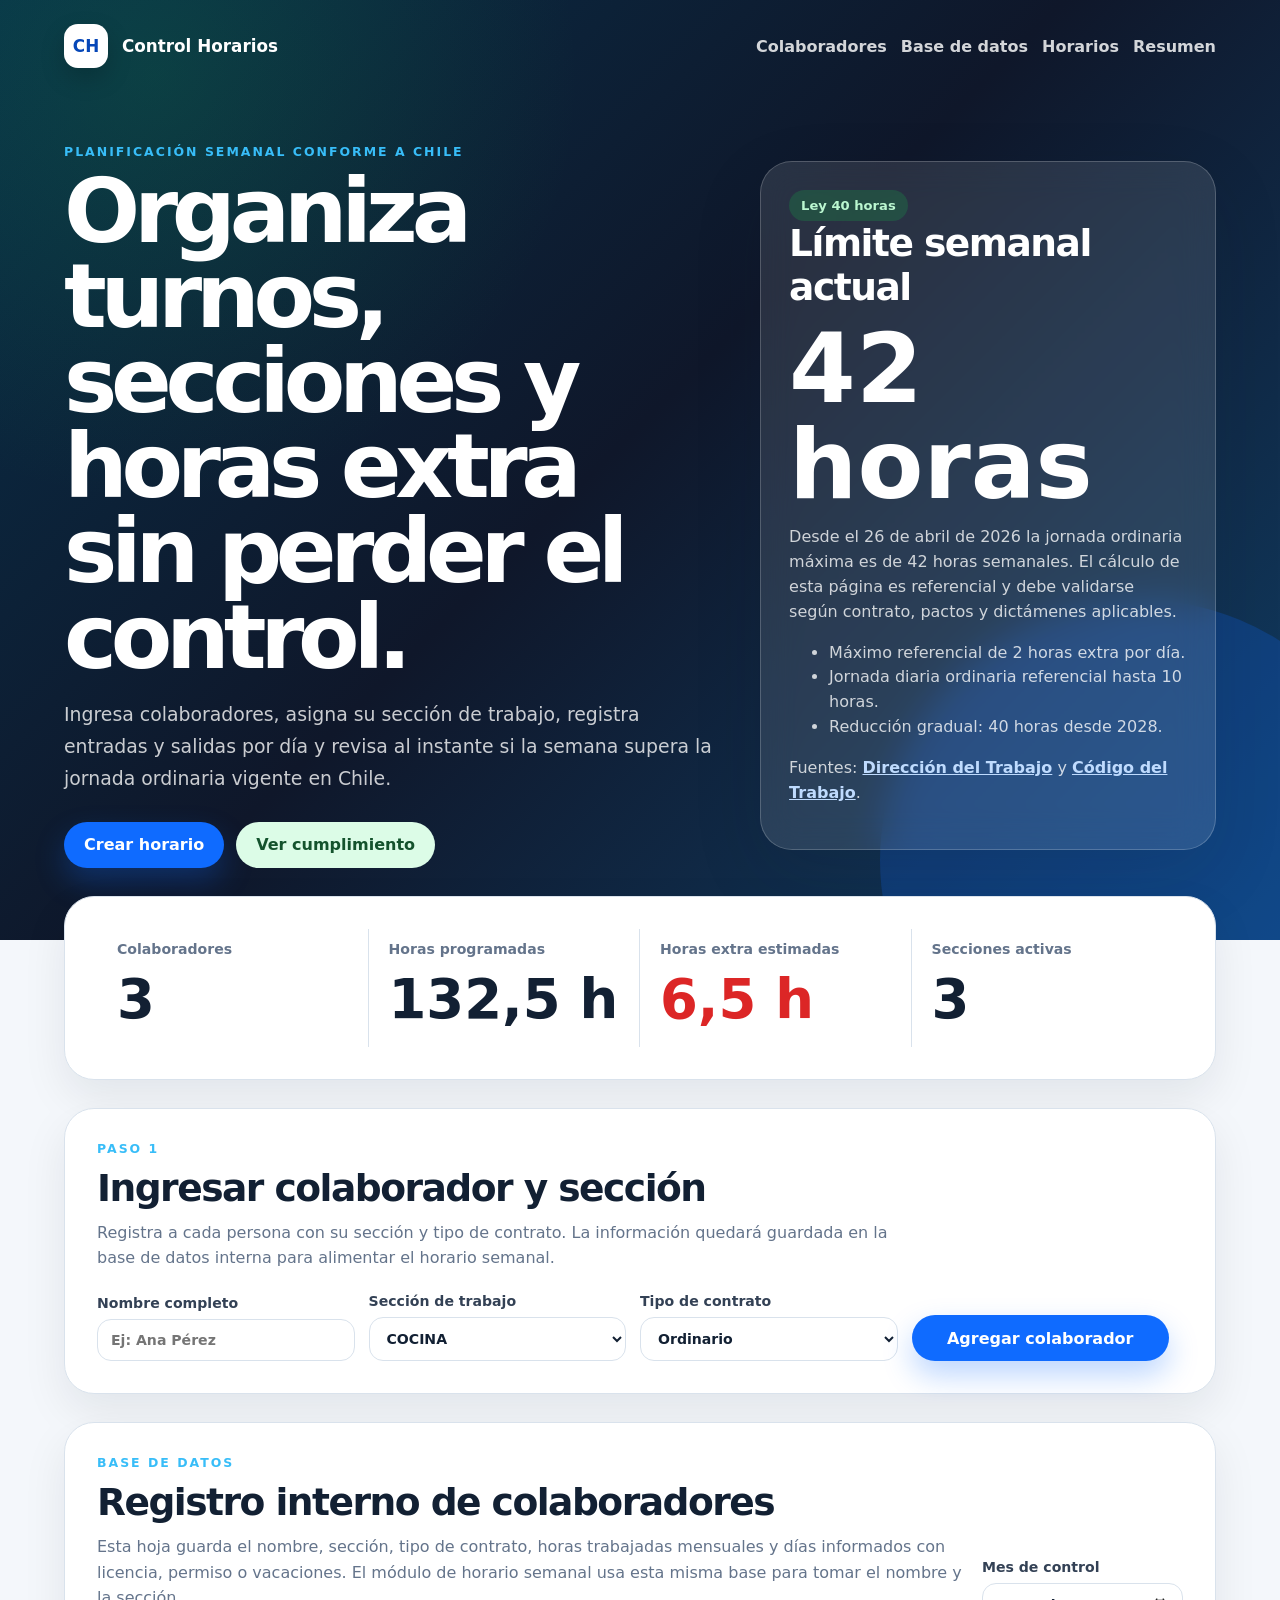
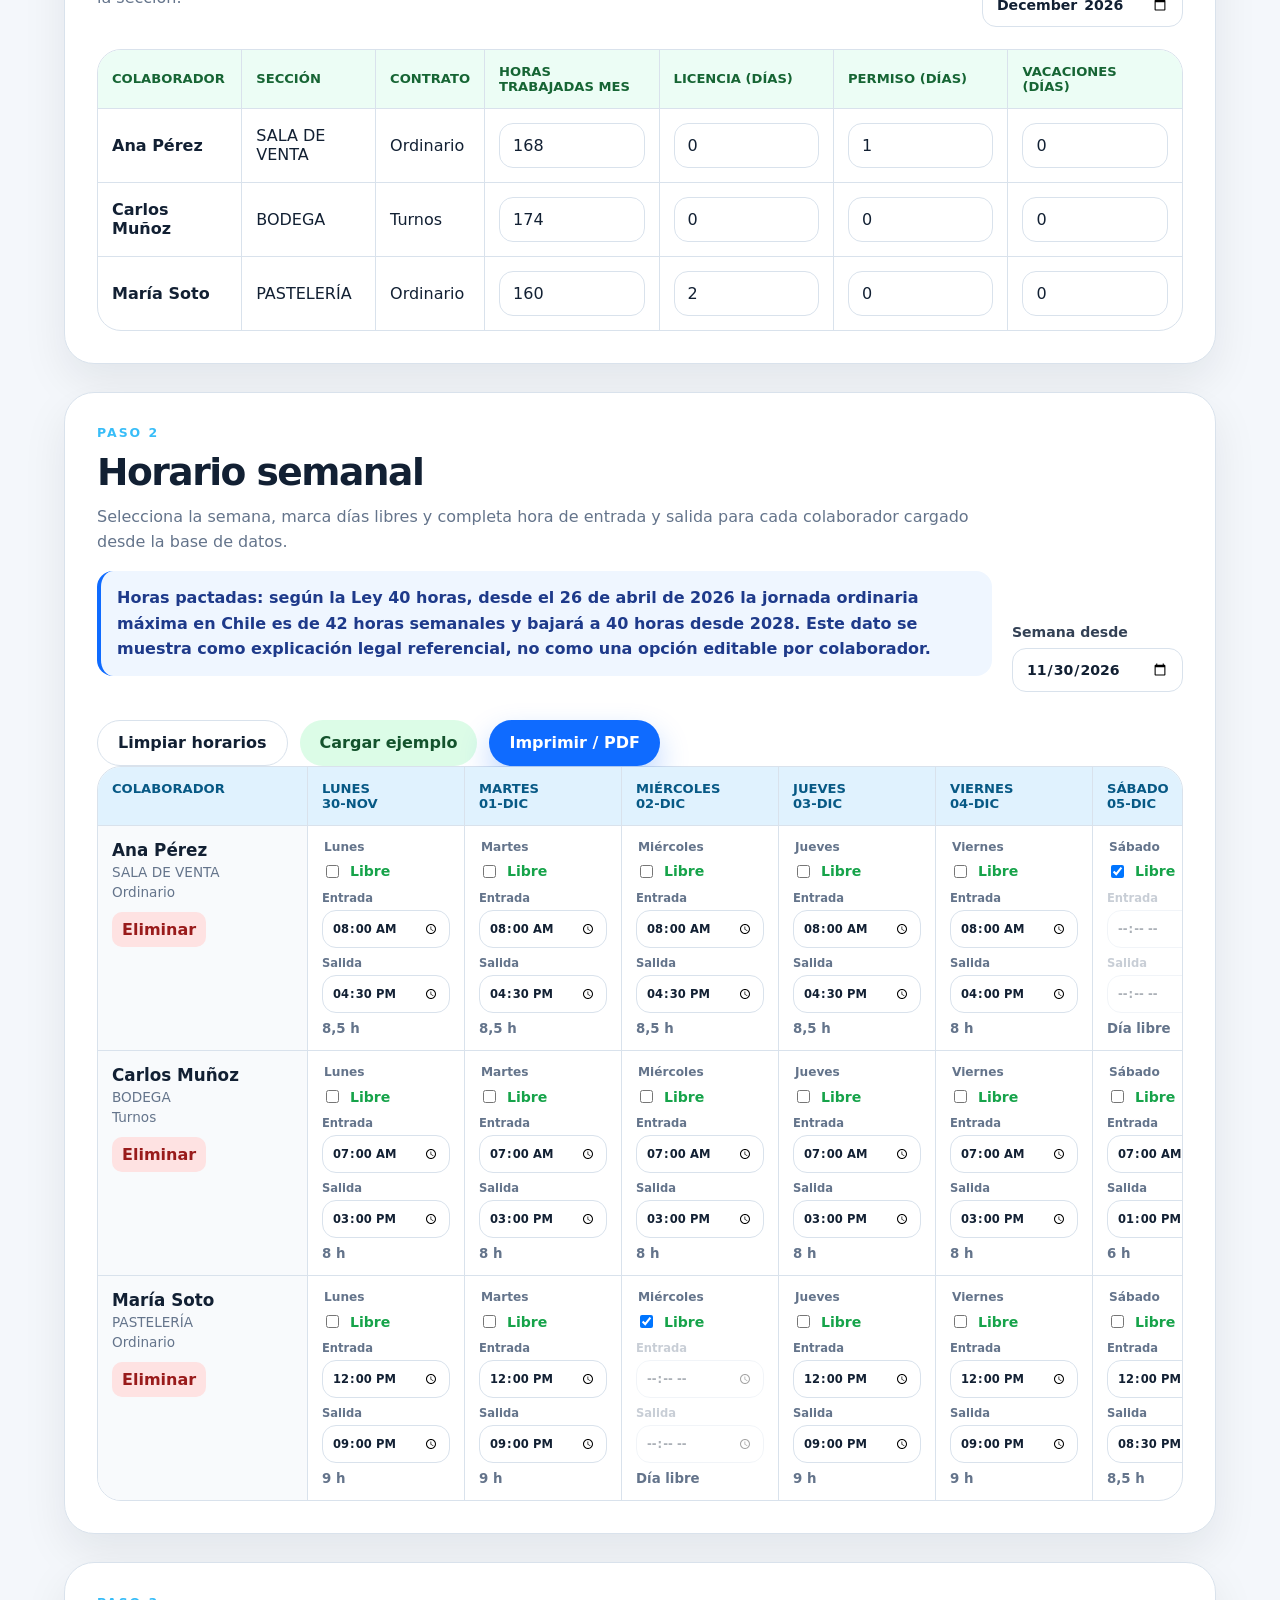
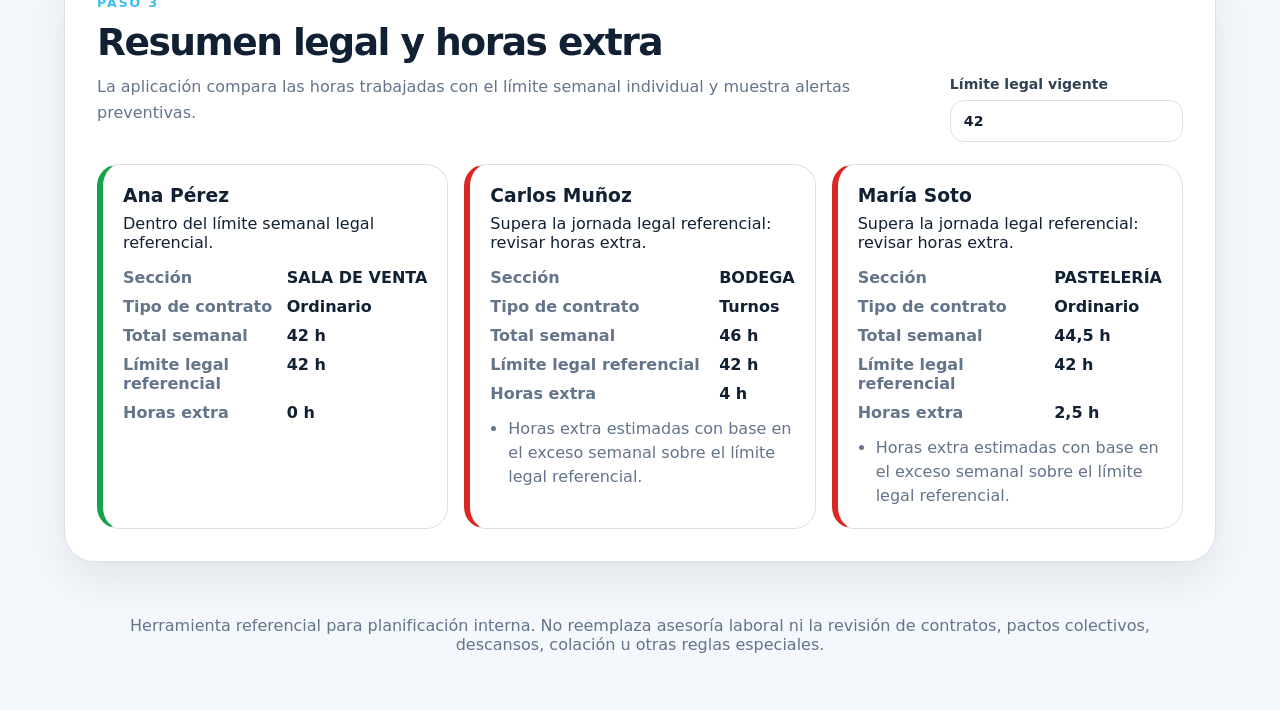
==== commit 533aed93: "Mejora ingreso y base de datos de colaboradores" ====
--- a/index.html
+++ b/index.html
@@ -15,6 +15,7 @@
         </a>
         <div class="nav-links">
           <a href="#colaboradores">Colaboradores</a>
+          <a href="#base-datos">Base de datos</a>
           <a href="#horarios">Horarios</a>
           <a href="#resumen">Resumen</a>
         </div>
@@ -77,7 +78,7 @@
         <div class="section-heading">
           <p class="eyebrow">Paso 1</p>
           <h2>Ingresar colaborador y sección</h2>
-          <p>Registra a cada persona con su cargo, sección, tipo de contrato y horas semanales pactadas.</p>
+          <p>Registra a cada persona con su sección y tipo de contrato. La información quedará guardada en la base de datos interna para alimentar el horario semanal.</p>
         </div>
 
         <form id="employee-form" class="employee-form">
@@ -87,15 +88,20 @@
           </label>
           <label>
             Sección de trabajo
-            <input id="employee-section" name="section" type="text" placeholder="Ej: Cocina, Caja, Bodega" required />
-          </label>
-          <label>
-            Cargo
-            <input id="employee-role" name="role" type="text" placeholder="Ej: Operaria" required />
-          </label>
-          <label>
-            Horas pactadas/semana
-            <input id="employee-limit" name="limit" type="number" min="1" max="42" step="0.5" value="42" required />
+            <select id="employee-section" name="section" required>
+              <option value="COCINA">COCINA</option>
+              <option value="PANADERÍA">PANADERÍA</option>
+              <option value="PASTELERÍA">PASTELERÍA</option>
+              <option value="SALA DE VENTA">SALA DE VENTA</option>
+              <option value="BODEGA">BODEGA</option>
+              <option value="ADMINISTRACIÓN">ADMINISTRACIÓN</option>
+              <option value="LIMPIEZA">LIMPIEZA</option>
+              <option value="OTRA">Agregar otra sección</option>
+            </select>
+          </label>
+          <label id="custom-section-label" hidden>
+            Otra sección
+            <input id="employee-section-other" name="otherSection" type="text" placeholder="Ej: Caja" />
           </label>
           <label>
             Tipo de contrato
@@ -110,12 +116,44 @@
         </form>
       </section>
 
+      <section id="base-datos" class="panel database-section">
+        <div class="section-heading inline-heading">
+          <div>
+            <p class="eyebrow">Base de datos</p>
+            <h2>Registro interno de colaboradores</h2>
+            <p>Esta hoja guarda el nombre, sección, tipo de contrato, horas trabajadas mensuales y días informados con licencia, permiso o vacaciones. El módulo de horario semanal usa esta misma base para tomar el nombre y la sección.</p>
+          </div>
+          <label class="month-picker">
+            Mes de control
+            <input id="database-month" type="month" />
+          </label>
+        </div>
+
+        <div class="table-wrap database-wrap" aria-live="polite">
+          <table class="database-table">
+            <thead>
+              <tr>
+                <th>Colaborador</th>
+                <th>Sección</th>
+                <th>Contrato</th>
+                <th>Horas trabajadas mes</th>
+                <th>Licencia (días)</th>
+                <th>Permiso (días)</th>
+                <th>Vacaciones (días)</th>
+              </tr>
+            </thead>
+            <tbody id="database-body"></tbody>
+          </table>
+        </div>
+      </section>
+
       <section id="horarios" class="panel scheduler-section">
         <div class="section-heading inline-heading">
           <div>
             <p class="eyebrow">Paso 2</p>
             <h2>Horario semanal</h2>
-            <p>Selecciona la semana, marca días libres y completa hora de entrada y salida para cada colaborador.</p>
+            <p>Selecciona la semana, marca días libres y completa hora de entrada y salida para cada colaborador cargado desde la base de datos.</p>
+            <p class="law-note">Horas pactadas: según la Ley 40 horas, desde el 26 de abril de 2026 la jornada ordinaria máxima en Chile es de 42 horas semanales y bajará a 40 horas desde 2028. Este dato se muestra como explicación legal referencial, no como una opción editable por colaborador.</p>
           </div>
           <label class="week-picker">
             Semana desde
--- a/styles.css
+++ b/styles.css
@@ -309,7 +309,7 @@
 
 .employee-form {
   display: grid;
-  grid-template-columns: repeat(5, minmax(150px, 1fr)) auto;
+  grid-template-columns: repeat(4, minmax(170px, 1fr)) auto;
   gap: 14px;
   align-items: end;
 }
@@ -340,7 +340,8 @@
 }
 
 .week-picker,
-.legal-input {
+.legal-input,
+.month-picker {
   width: min(240px, 100%);
 }
 
@@ -567,3 +568,52 @@
     box-shadow: none;
   }
 }
+
+.law-note {
+  border-left: 4px solid var(--primary);
+  border-radius: 16px;
+  padding: 14px 16px;
+  background: #eff6ff;
+  color: #1e3a8a !important;
+  font-weight: 800;
+}
+
+.database-table {
+  width: 100%;
+  min-width: 980px;
+  border-collapse: separate;
+  border-spacing: 0;
+}
+
+.database-table th,
+.database-table td {
+  border-bottom: 1px solid var(--line);
+  border-right: 1px solid var(--line);
+  padding: 14px;
+  text-align: left;
+  vertical-align: middle;
+}
+
+.database-table th:last-child,
+.database-table td:last-child {
+  border-right: 0;
+}
+
+.database-table tr:last-child td {
+  border-bottom: 0;
+}
+
+.database-table th {
+  background: #ecfdf5;
+  color: #166534;
+  font-size: 0.82rem;
+  text-transform: uppercase;
+}
+
+.database-table input {
+  min-width: 110px;
+}
+
+[hidden] {
+  display: none !important;
+}
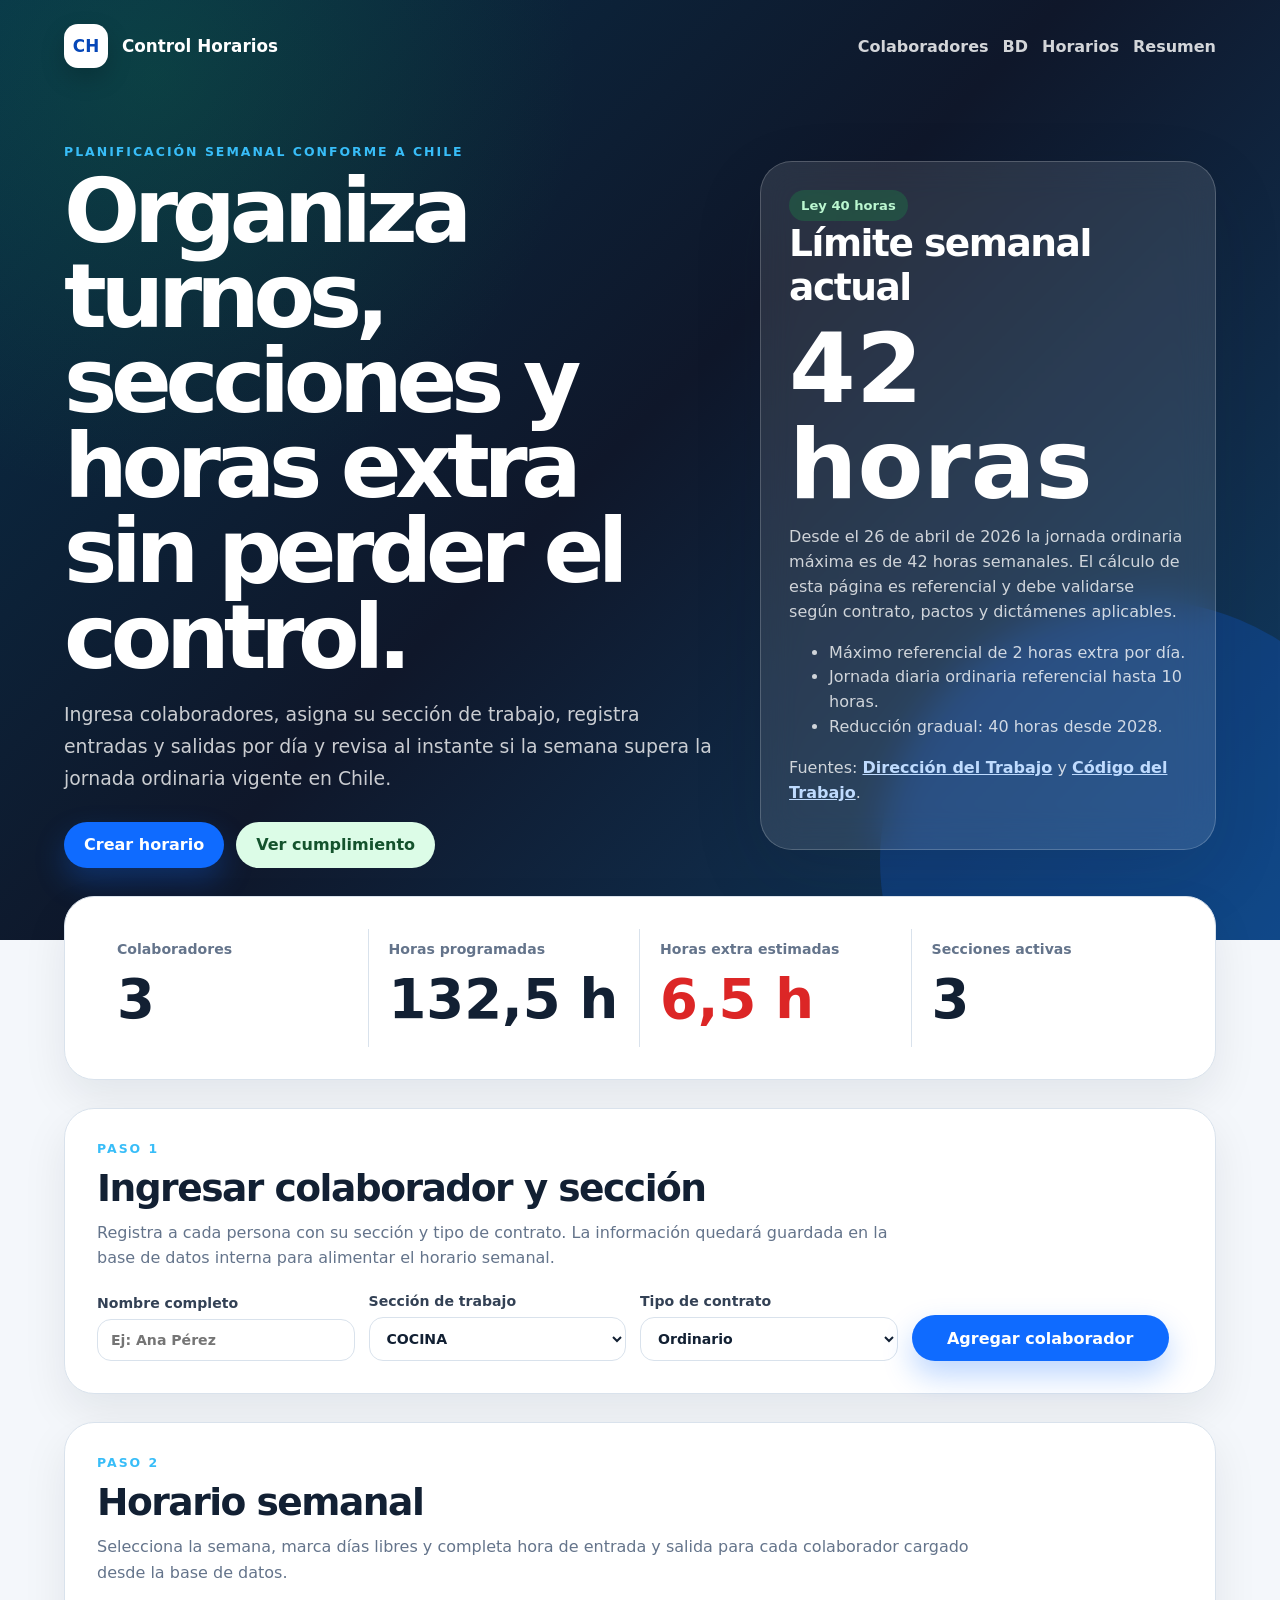
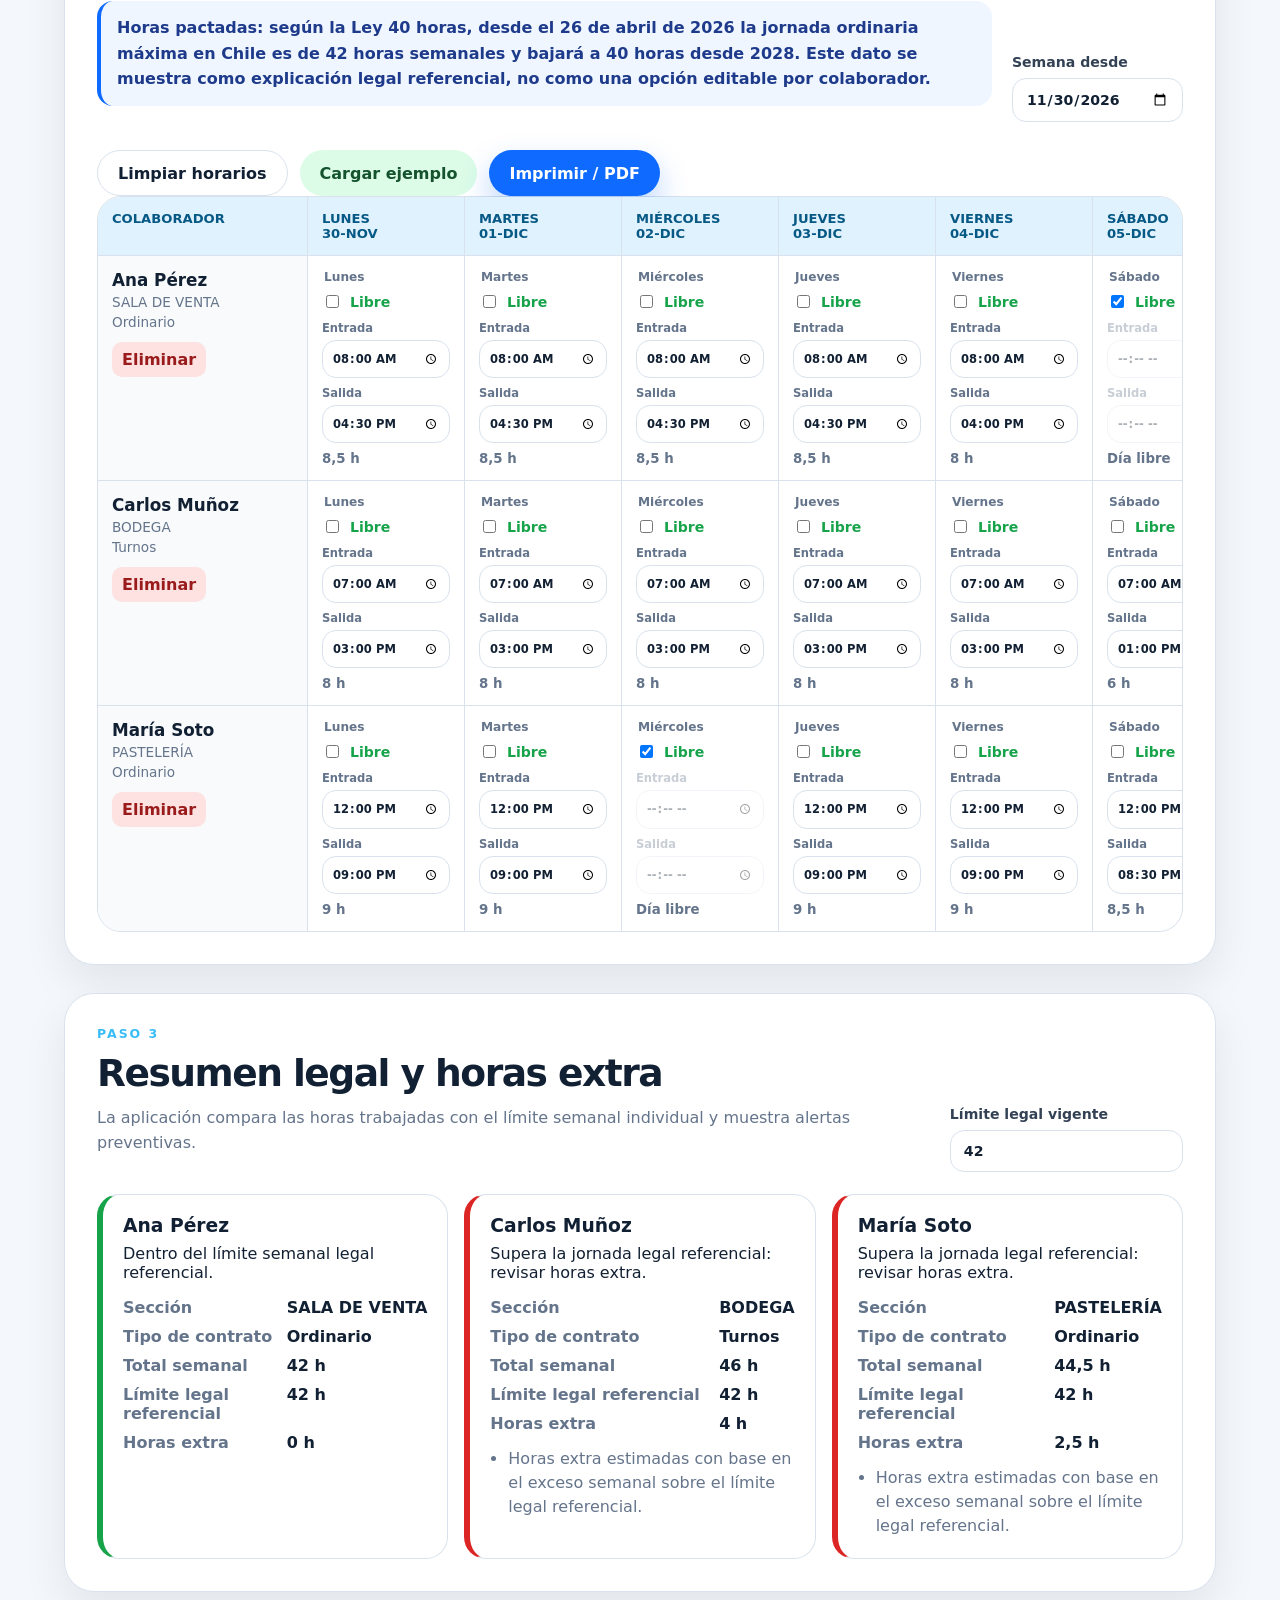
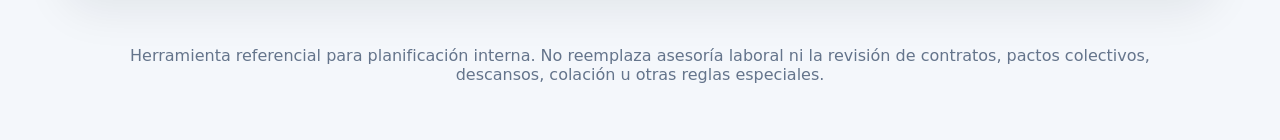
==== commit 049dd6a8: "Add editable BD page for schedules" ====
--- a/index.html
+++ b/index.html
@@ -15,7 +15,7 @@
         </a>
         <div class="nav-links">
           <a href="#colaboradores">Colaboradores</a>
-          <a href="#base-datos">Base de datos</a>
+          <a href="database.html">BD</a>
           <a href="#horarios">Horarios</a>
           <a href="#resumen">Resumen</a>
         </div>
@@ -116,37 +116,6 @@
         </form>
       </section>
 
-      <section id="base-datos" class="panel database-section">
-        <div class="section-heading inline-heading">
-          <div>
-            <p class="eyebrow">Base de datos</p>
-            <h2>Registro interno de colaboradores</h2>
-            <p>Esta hoja guarda el nombre, sección, tipo de contrato, horas trabajadas mensuales y días informados con licencia, permiso o vacaciones. El módulo de horario semanal usa esta misma base para tomar el nombre y la sección.</p>
-          </div>
-          <label class="month-picker">
-            Mes de control
-            <input id="database-month" type="month" />
-          </label>
-        </div>
-
-        <div class="table-wrap database-wrap" aria-live="polite">
-          <table class="database-table">
-            <thead>
-              <tr>
-                <th>Colaborador</th>
-                <th>Sección</th>
-                <th>Contrato</th>
-                <th>Horas trabajadas mes</th>
-                <th>Licencia (días)</th>
-                <th>Permiso (días)</th>
-                <th>Vacaciones (días)</th>
-              </tr>
-            </thead>
-            <tbody id="database-body"></tbody>
-          </table>
-        </div>
-      </section>
-
       <section id="horarios" class="panel scheduler-section">
         <div class="section-heading inline-heading">
           <div>
--- a/styles.css
+++ b/styles.css
@@ -617,3 +617,93 @@
 [hidden] {
   display: none !important;
 }
+
+.page-hero {
+  padding-bottom: 56px;
+}
+
+.page-hero-grid {
+  grid-template-columns: minmax(0, 1fr);
+  padding-top: 58px;
+}
+
+.page-hero-grid h1 {
+  max-width: 980px;
+  font-size: clamp(2.4rem, 6vw, 5rem);
+}
+
+.nav-links a[aria-current="page"] {
+  color: #ffffff;
+}
+
+.database-sheet {
+  margin-top: -34px;
+}
+
+.database-help {
+  display: flex;
+  gap: 8px;
+  align-items: center;
+  margin-bottom: 18px;
+  border: 1px solid #bbf7d0;
+  border-radius: 18px;
+  padding: 14px 16px;
+  background: #f0fdf4;
+  color: #166534;
+  line-height: 1.5;
+}
+
+.schedule-database-table {
+  min-width: 1880px;
+}
+
+.schedule-database-table th {
+  position: sticky;
+  top: 0;
+  z-index: 2;
+}
+
+.schedule-database-table td:first-child,
+.schedule-database-table th:first-child {
+  position: sticky;
+  left: 0;
+  z-index: 3;
+  background: #ffffff;
+}
+
+.schedule-database-table th:first-child {
+  background: #ecfdf5;
+}
+
+.database-day-cell {
+  min-width: 150px;
+}
+
+.database-time-fields {
+  display: grid;
+  gap: 8px;
+}
+
+.database-time-fields input {
+  min-width: 118px;
+  padding: 9px;
+}
+
+.compact-toggle {
+  margin-bottom: 8px;
+  font-size: 0.78rem;
+}
+
+.database-day-cell small {
+  display: block;
+  margin-top: 8px;
+  color: var(--muted);
+  font-weight: 900;
+}
+
+@media print {
+  .database-help,
+  .database-page .hero-actions {
+    display: none !important;
+  }
+}
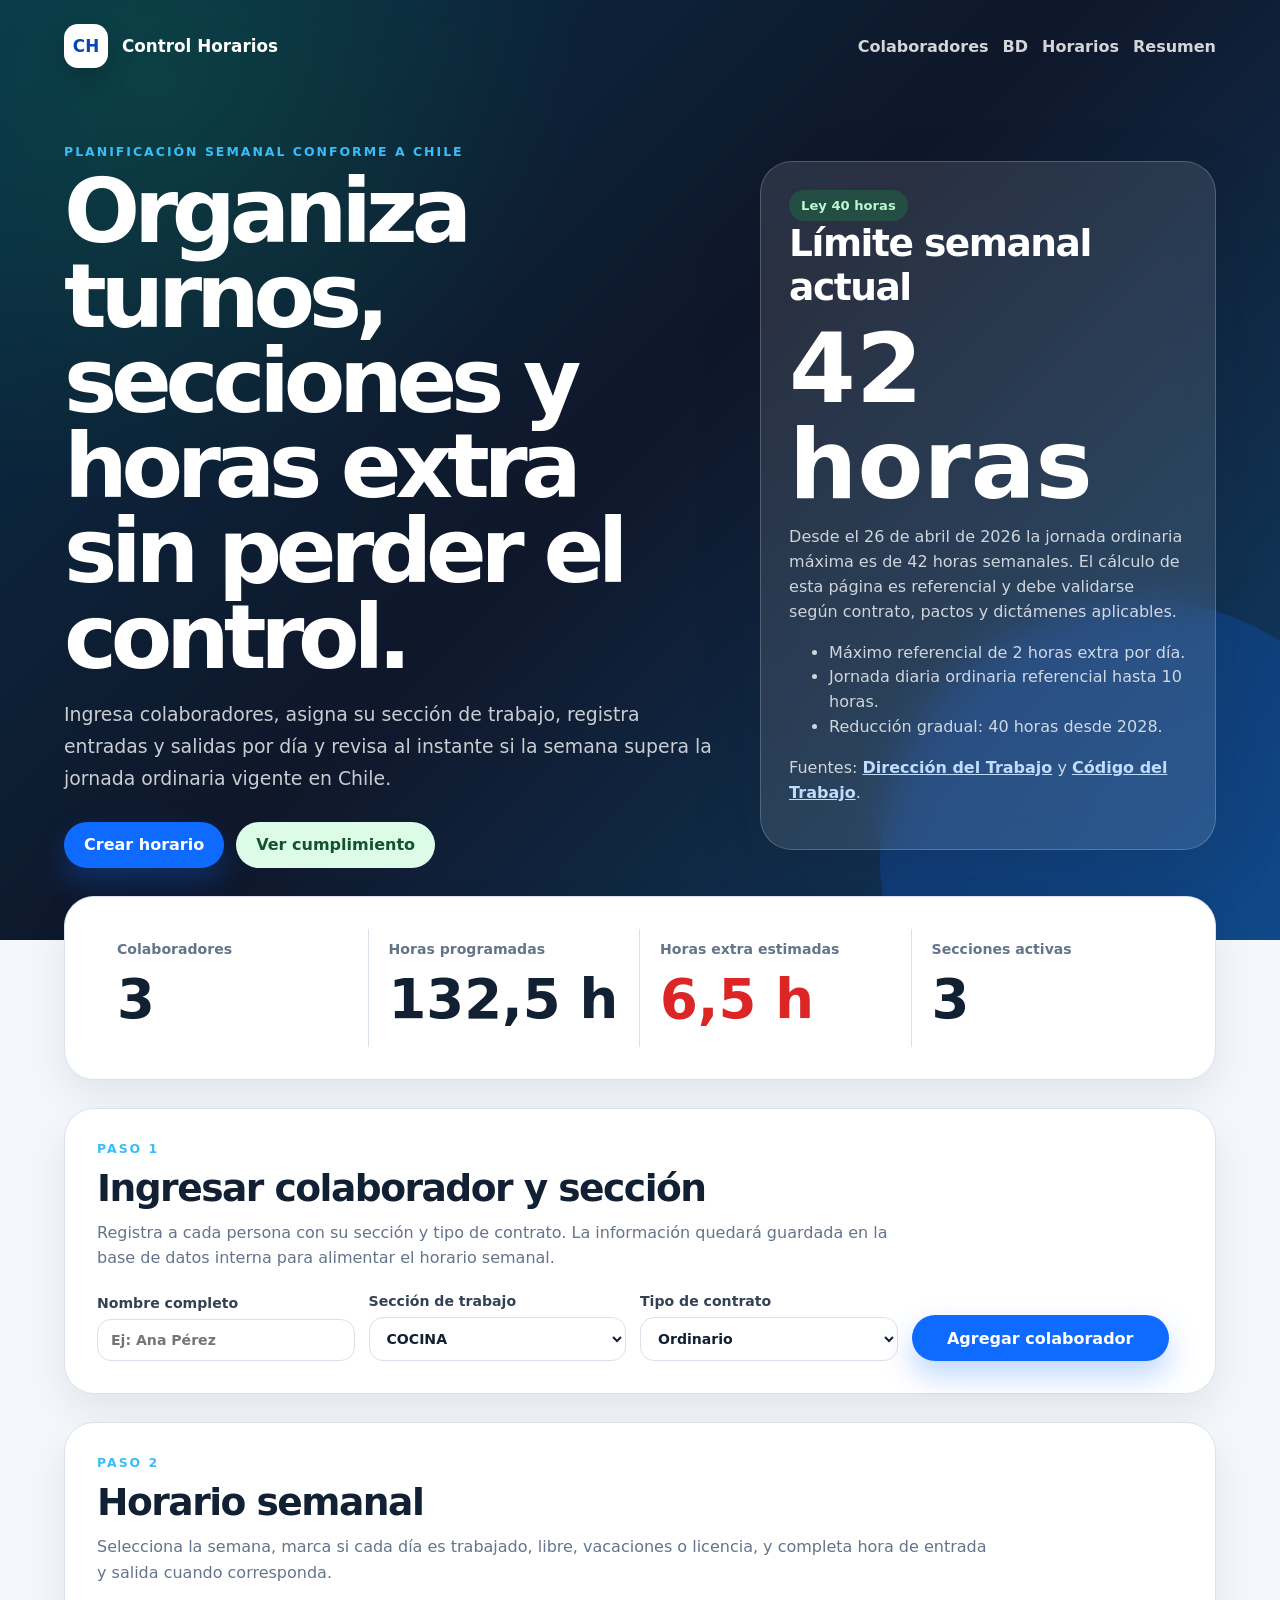
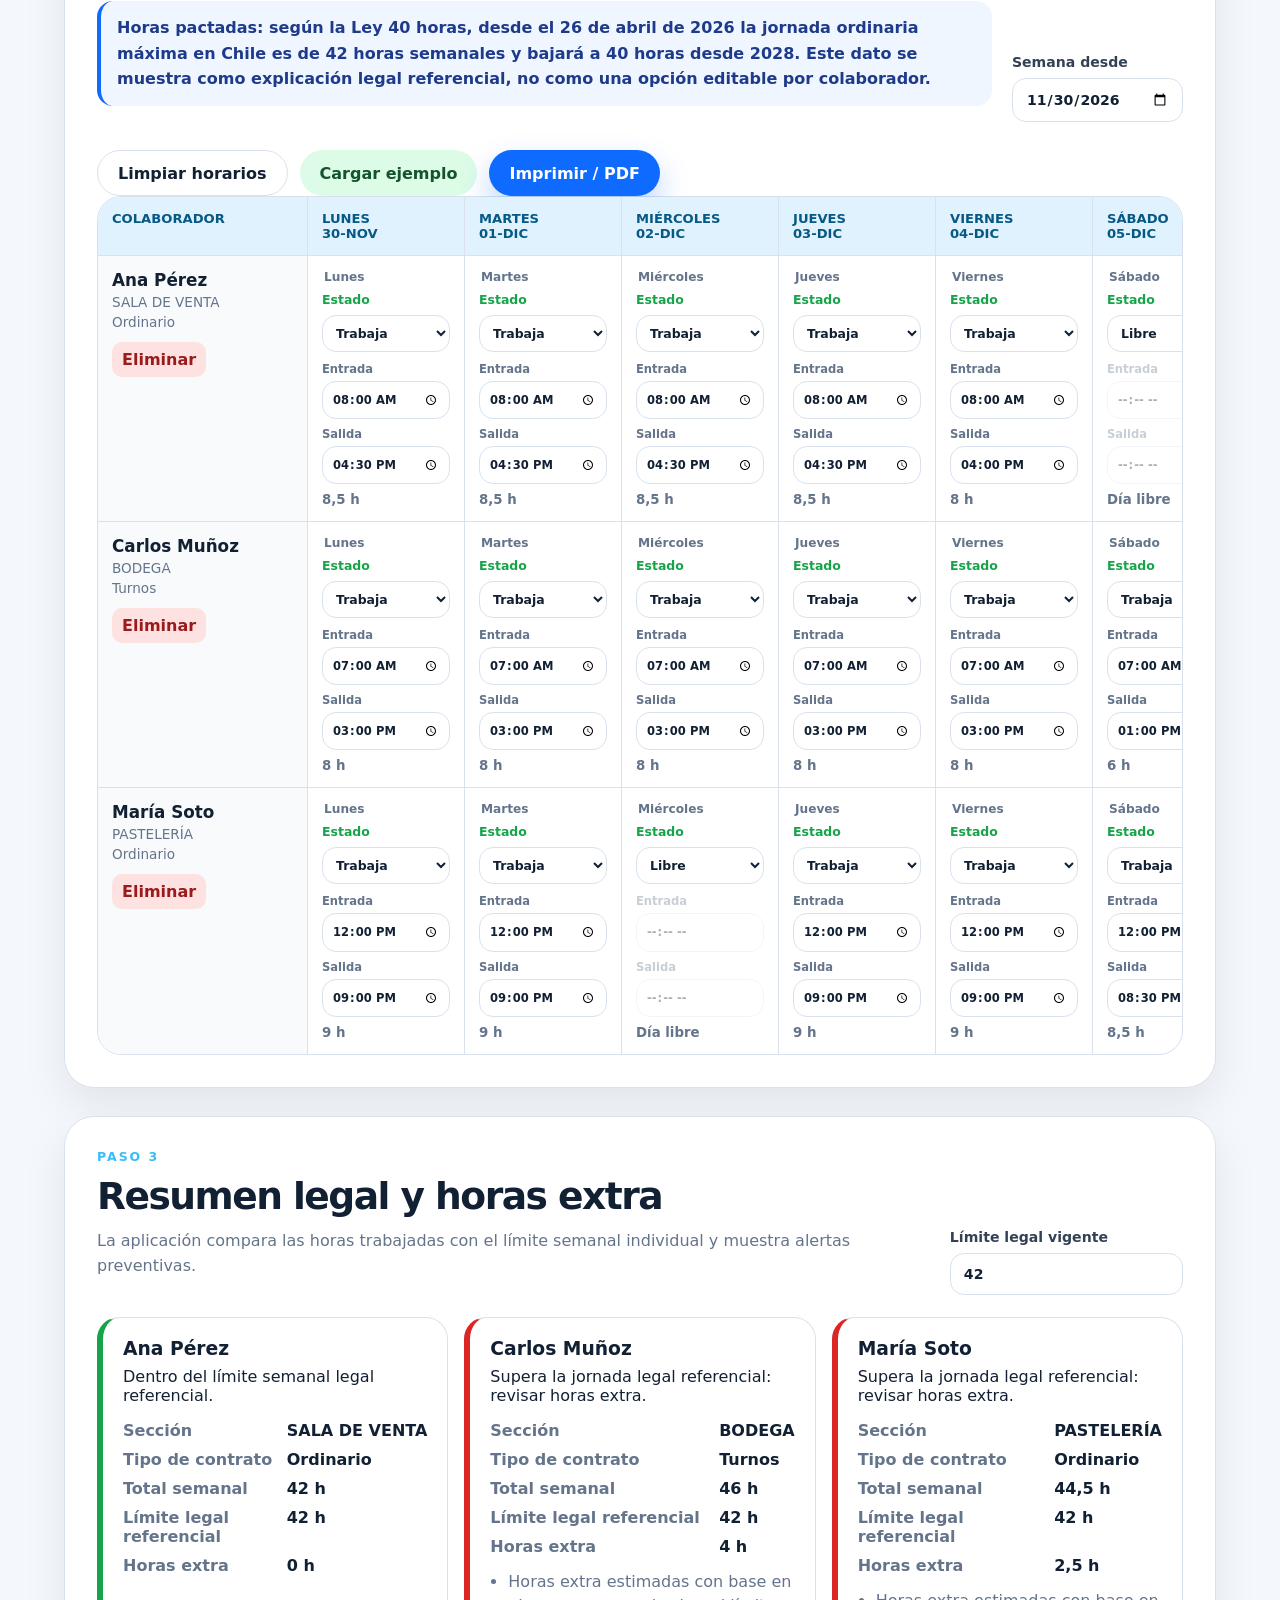
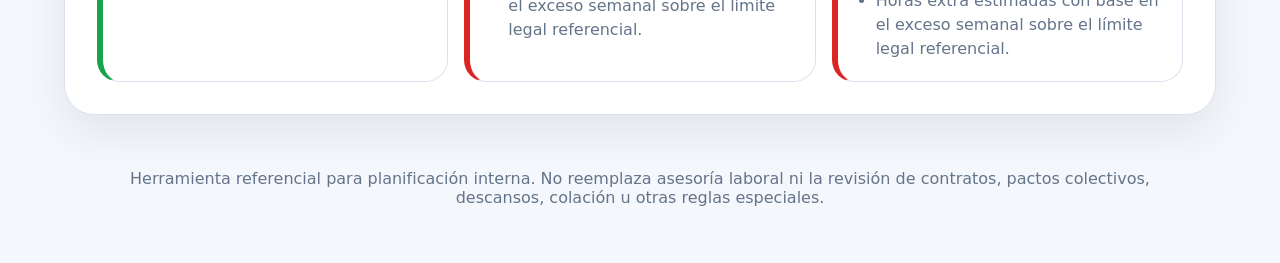
==== commit 9f96b37c: "Actualizar BD con acumulados semanales" ====
--- a/index.html
+++ b/index.html
@@ -121,7 +121,7 @@
           <div>
             <p class="eyebrow">Paso 2</p>
             <h2>Horario semanal</h2>
-            <p>Selecciona la semana, marca días libres y completa hora de entrada y salida para cada colaborador cargado desde la base de datos.</p>
+            <p>Selecciona la semana, marca si cada día es trabajado, libre, vacaciones o licencia, y completa hora de entrada y salida cuando corresponda.</p>
             <p class="law-note">Horas pactadas: según la Ley 40 horas, desde el 26 de abril de 2026 la jornada ordinaria máxima en Chile es de 42 horas semanales y bajará a 40 horas desde 2028. Este dato se muestra como explicación legal referencial, no como una opción editable por colaborador.</p>
           </div>
           <label class="week-picker">
@@ -170,8 +170,14 @@
     <template id="day-cell-template">
       <fieldset class="day-cell">
         <legend></legend>
-        <label class="free-toggle">
-          <input type="checkbox" /> Libre
+        <label class="status-toggle">
+          Estado
+          <select>
+            <option>Trabaja</option>
+            <option>Libre</option>
+            <option>Vacaciones</option>
+            <option>Licencia</option>
+          </select>
         </label>
         <div class="time-fields">
           <label>Entrada <input type="time" /></label>
--- a/styles.css
+++ b/styles.css
@@ -428,17 +428,24 @@
   font-weight: 900;
 }
 
-.free-toggle {
-  display: flex;
-  grid-template-columns: auto 1fr;
+.free-toggle,
+.status-toggle {
+  display: grid;
   align-items: center;
   gap: 8px;
   margin-bottom: 10px;
   color: var(--accent);
+  font-size: 0.78rem;
+  font-weight: 900;
 }
 
 .free-toggle input {
   width: auto;
+}
+
+.status-toggle select {
+  min-width: 116px;
+  padding: 9px;
 }
 
 .time-fields {
@@ -654,7 +661,7 @@
 }
 
 .schedule-database-table {
-  min-width: 1880px;
+  min-width: 980px;
 }
 
 .schedule-database-table th {
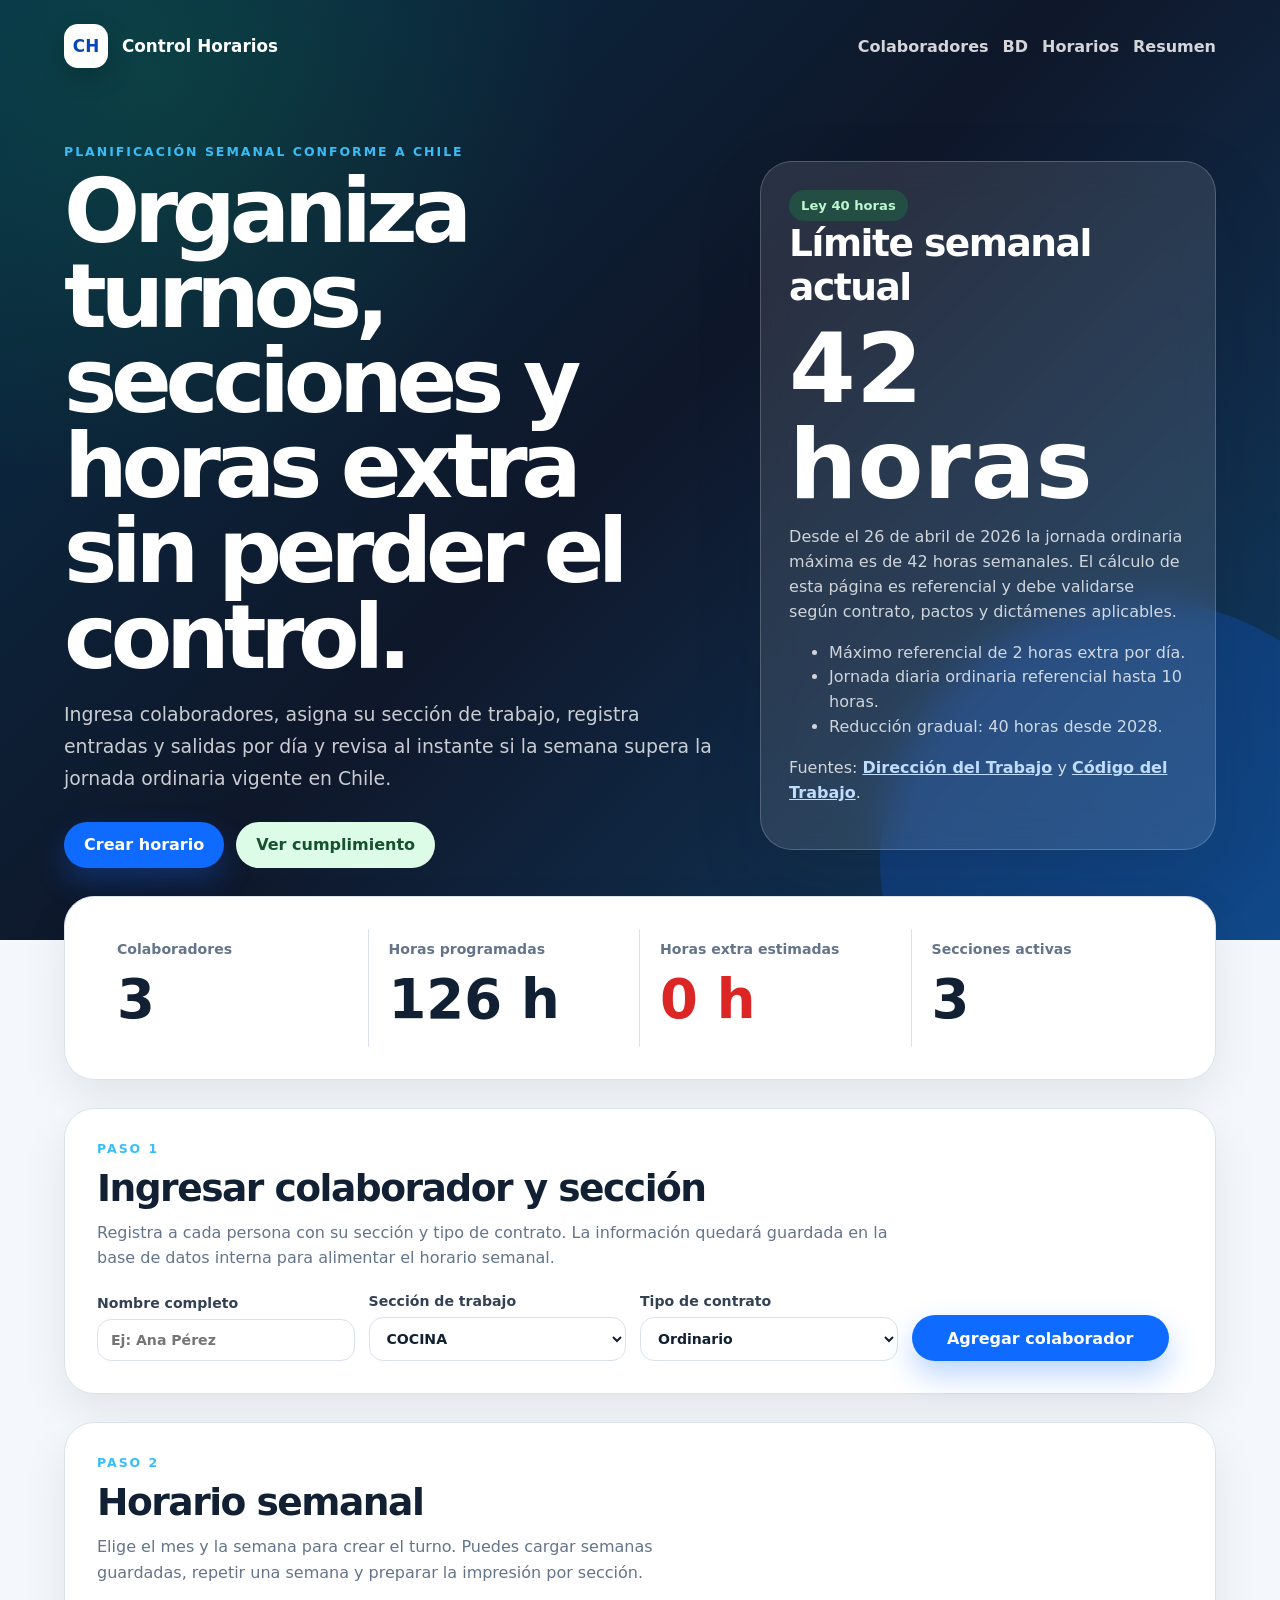
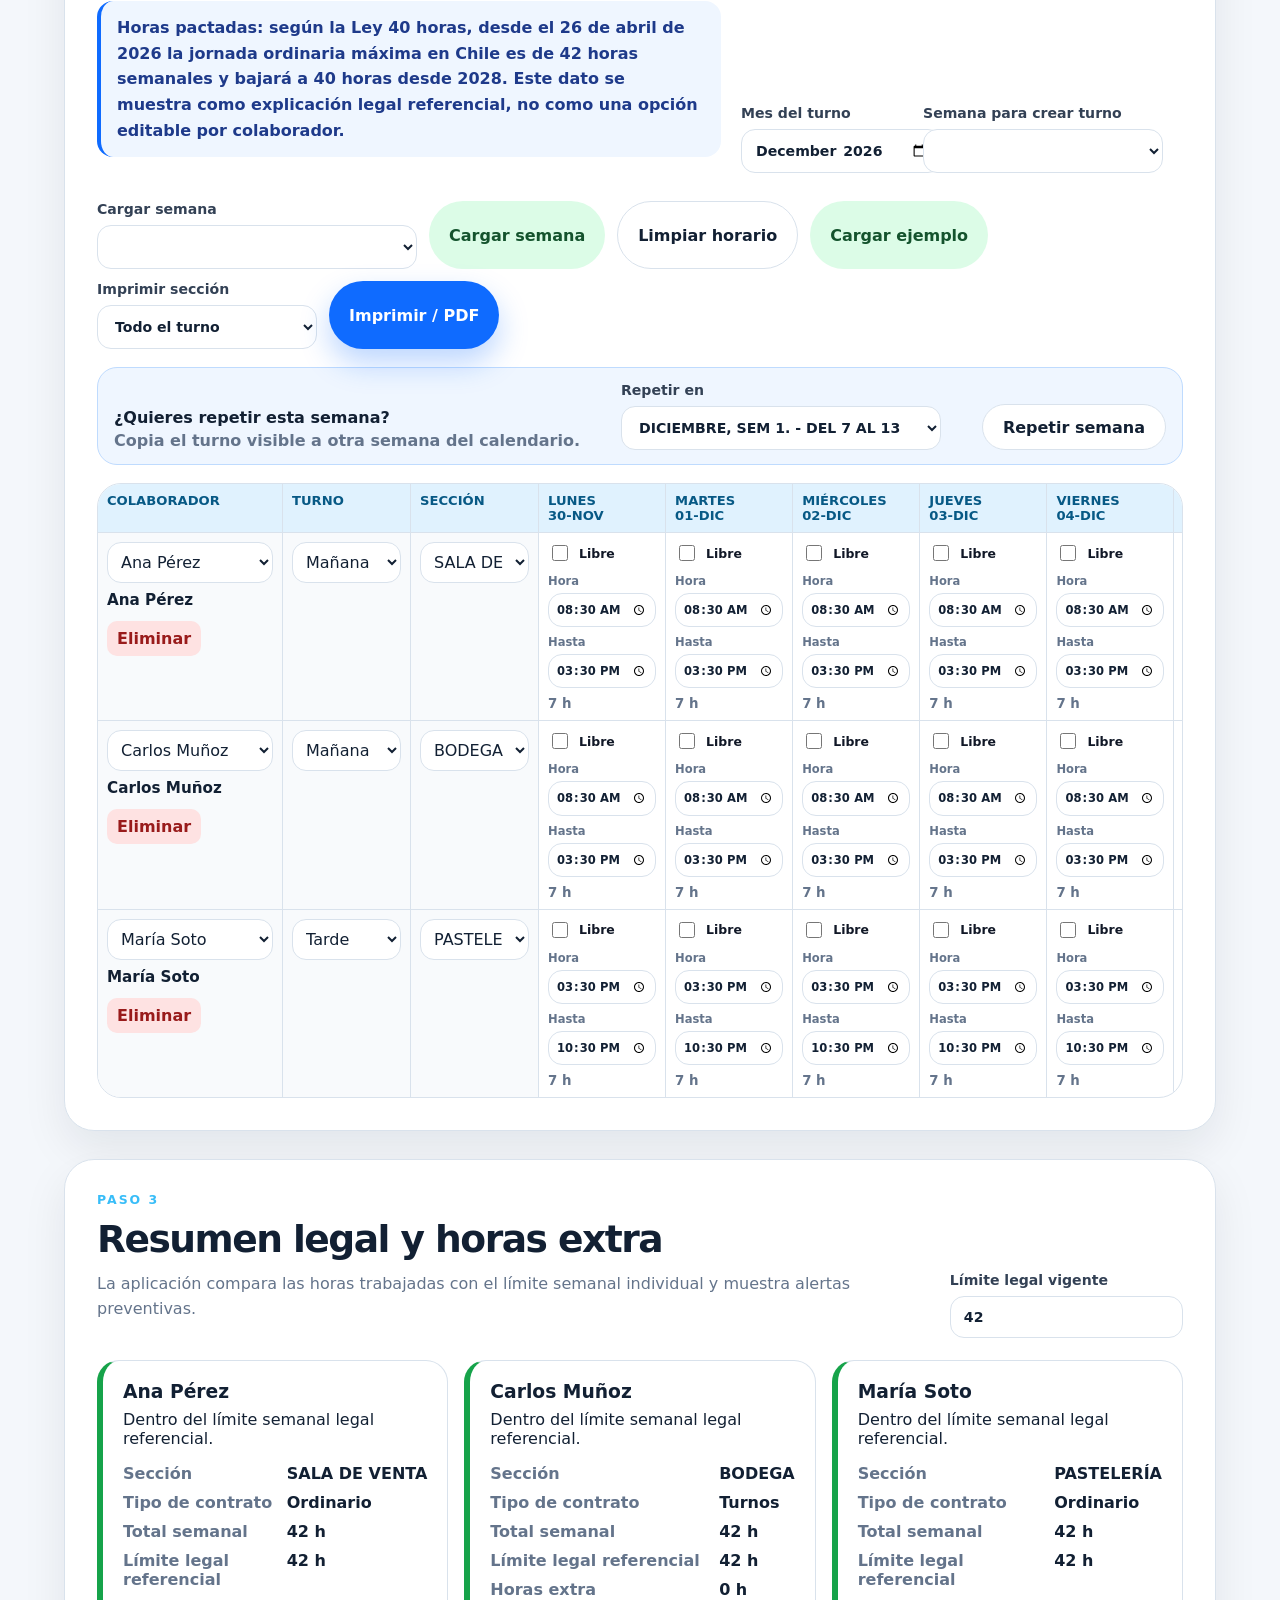
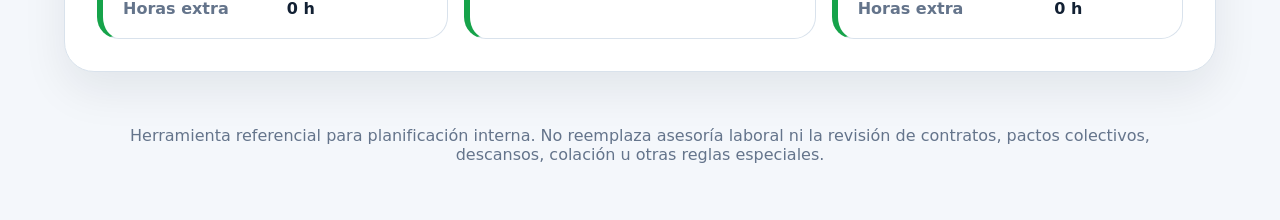
==== commit 40bcddf4: "Mejora modulo de horarios semanales" ====
--- a/index.html
+++ b/index.html
@@ -121,20 +121,49 @@
           <div>
             <p class="eyebrow">Paso 2</p>
             <h2>Horario semanal</h2>
-            <p>Selecciona la semana, marca si cada día es trabajado, libre, vacaciones o licencia, y completa hora de entrada y salida cuando corresponda.</p>
+            <p>Elige el mes y la semana para crear el turno. Puedes cargar semanas guardadas, repetir una semana y preparar la impresión por sección.</p>
             <p class="law-note">Horas pactadas: según la Ley 40 horas, desde el 26 de abril de 2026 la jornada ordinaria máxima en Chile es de 42 horas semanales y bajará a 40 horas desde 2028. Este dato se muestra como explicación legal referencial, no como una opción editable por colaborador.</p>
           </div>
-          <label class="week-picker">
-            Semana desde
-            <input id="week-start" type="date" />
-          </label>
+          <div class="week-controls" aria-label="Selección de semana">
+            <label class="month-picker">
+              Mes del turno
+              <input id="schedule-month" type="month" />
+            </label>
+            <label class="week-picker">
+              Semana para crear turno
+              <select id="week-start"></select>
+            </label>
+          </div>
         </div>
 
         <div class="schedule-toolbar">
-          <button id="clear-schedule" class="button ghost" type="button">Limpiar horarios</button>
+          <label class="toolbar-field">
+            Cargar semana
+            <select id="load-week"></select>
+          </label>
+          <button id="load-week-button" class="button secondary" type="button">Cargar semana</button>
+          <button id="clear-schedule" class="button ghost" type="button">Limpiar horario</button>
           <button id="load-demo" class="button secondary" type="button">Cargar ejemplo</button>
+          <label class="toolbar-field">
+            Imprimir sección
+            <select id="print-section"></select>
+          </label>
           <button id="print-page" class="button primary" type="button">Imprimir / PDF</button>
         </div>
+
+        <div class="repeat-week-box">
+          <div>
+            <strong>¿Quieres repetir esta semana?</strong>
+            <span>Copia el turno visible a otra semana del calendario.</span>
+          </div>
+          <label>
+            Repetir en
+            <select id="repeat-week"></select>
+          </label>
+          <button id="repeat-week-button" class="button ghost" type="button">Repetir semana</button>
+        </div>
+
+        <h2 id="print-title" class="print-title"></h2>
 
         <div class="table-wrap" aria-live="polite">
           <table class="schedule-table">
@@ -167,26 +196,6 @@
       </p>
     </footer>
 
-    <template id="day-cell-template">
-      <fieldset class="day-cell">
-        <legend></legend>
-        <label class="status-toggle">
-          Estado
-          <select>
-            <option>Trabaja</option>
-            <option>Libre</option>
-            <option>Vacaciones</option>
-            <option>Licencia</option>
-          </select>
-        </label>
-        <div class="time-fields">
-          <label>Entrada <input type="time" /></label>
-          <label>Salida <input type="time" /></label>
-        </div>
-        <small></small>
-      </fieldset>
-    </template>
-
     <script src="script.js"></script>
   </body>
 </html>
--- a/styles.css
+++ b/styles.css
@@ -714,3 +714,257 @@
     display: none !important;
   }
 }
+
+.week-controls {
+  display: grid;
+  grid-template-columns: minmax(170px, 210px) minmax(260px, 360px);
+  gap: 12px;
+  align-items: end;
+}
+
+.toolbar-field {
+  min-width: 220px;
+}
+
+.repeat-week-box {
+  display: flex;
+  flex-wrap: wrap;
+  gap: 14px;
+  align-items: end;
+  justify-content: space-between;
+  margin: 18px 0;
+  border: 1px solid #bfdbfe;
+  border-radius: 20px;
+  padding: 14px 16px;
+  background: #eff6ff;
+}
+
+.repeat-week-box strong,
+.repeat-week-box span {
+  display: block;
+}
+
+.repeat-week-box span {
+  margin-top: 4px;
+  color: var(--muted);
+  font-weight: 700;
+}
+
+.repeat-week-box label {
+  min-width: 260px;
+}
+
+.print-title {
+  display: none;
+  margin: 0 0 16px;
+  text-align: center;
+  color: #0f172a;
+  font-size: 1.2rem;
+  letter-spacing: 0;
+}
+
+.schedule-table {
+  min-width: 1380px;
+}
+
+.schedule-table th,
+.schedule-table td {
+  padding: 9px;
+}
+
+.employee-cell {
+  min-width: 185px;
+  max-width: 210px;
+}
+
+.employee-cell select,
+.turn-cell select,
+.section-cell select {
+  padding: 9px;
+}
+
+.employee-cell strong {
+  margin-top: 8px;
+  font-size: 0.95rem;
+}
+
+.turn-cell,
+.section-cell {
+  min-width: 128px;
+  background: #f8fafc;
+}
+
+.day-column {
+  min-width: 118px;
+}
+
+.day-cell {
+  min-width: 104px;
+}
+
+.day-cell legend {
+  display: none;
+}
+
+.free-toggle {
+  grid-template-columns: auto 1fr;
+  justify-content: start;
+  color: #111827;
+}
+
+.free-toggle input {
+  width: 16px;
+  height: 16px;
+}
+
+.free-day-cell {
+  background: #f1f5f9;
+}
+
+.day-cell.is-free {
+  display: grid;
+  min-height: 106px;
+  place-items: center;
+  text-align: center;
+}
+
+.day-cell.is-free .free-toggle,
+.day-cell.is-free .time-fields {
+  display: none;
+}
+
+.day-cell.is-free small {
+  margin: 0;
+  color: #111827;
+  font-size: 1rem;
+  font-weight: 1000;
+}
+
+.time-fields input {
+  padding: 7px;
+}
+
+.total-column {
+  min-width: 88px;
+}
+
+@media (max-width: 980px) {
+  .week-controls {
+    grid-template-columns: 1fr;
+    width: 100%;
+  }
+
+  .toolbar-field,
+  .repeat-week-box label {
+    width: 100%;
+  }
+}
+
+@media print {
+  @page {
+    size: landscape;
+    margin: 12mm;
+  }
+
+  body.print-filter-active tr[data-print-hidden="true"] {
+    display: none !important;
+  }
+
+  .hero,
+  .stats-panel,
+  #colaboradores,
+  #resumen,
+  .footer,
+  .section-heading,
+  .repeat-week-box,
+  .total-column,
+  .delete-btn,
+  .schedule-toolbar {
+    display: none !important;
+  }
+
+  main,
+  .panel {
+    margin: 0;
+    padding: 0;
+  }
+
+  .scheduler-section,
+  .table-wrap {
+    border: 0;
+    box-shadow: none;
+  }
+
+  .print-title {
+    display: block;
+  }
+
+  .schedule-table {
+    min-width: 0;
+    width: 100%;
+    font-size: 10px;
+  }
+
+  .schedule-table th,
+  .schedule-table td {
+    padding: 5px;
+  }
+
+  .schedule-table th {
+    position: static;
+    background: #e5e7eb !important;
+    color: #111827 !important;
+  }
+
+  .employee-cell select,
+  .turn-cell select,
+  .section-cell select,
+  .free-toggle,
+  .day-cell legend {
+    display: none !important;
+  }
+
+  .employee-cell,
+  .turn-cell,
+  .section-cell {
+    min-width: 0;
+    max-width: none;
+    background: #ffffff !important;
+  }
+
+  .employee-cell strong {
+    margin: 0;
+  }
+
+  .day-cell,
+  .day-cell.is-free {
+    min-width: 0;
+    min-height: 0;
+    display: block;
+  }
+
+  .time-fields {
+    gap: 2px;
+  }
+
+  .time-fields label {
+    color: #111827;
+    font-size: 9px;
+  }
+
+  .time-fields input {
+    border: 0;
+    padding: 0;
+    font-size: 10px;
+  }
+}
+
+.print-cell-text {
+  display: none;
+}
+
+@media print {
+  .print-cell-text {
+    display: inline !important;
+  }
+}
